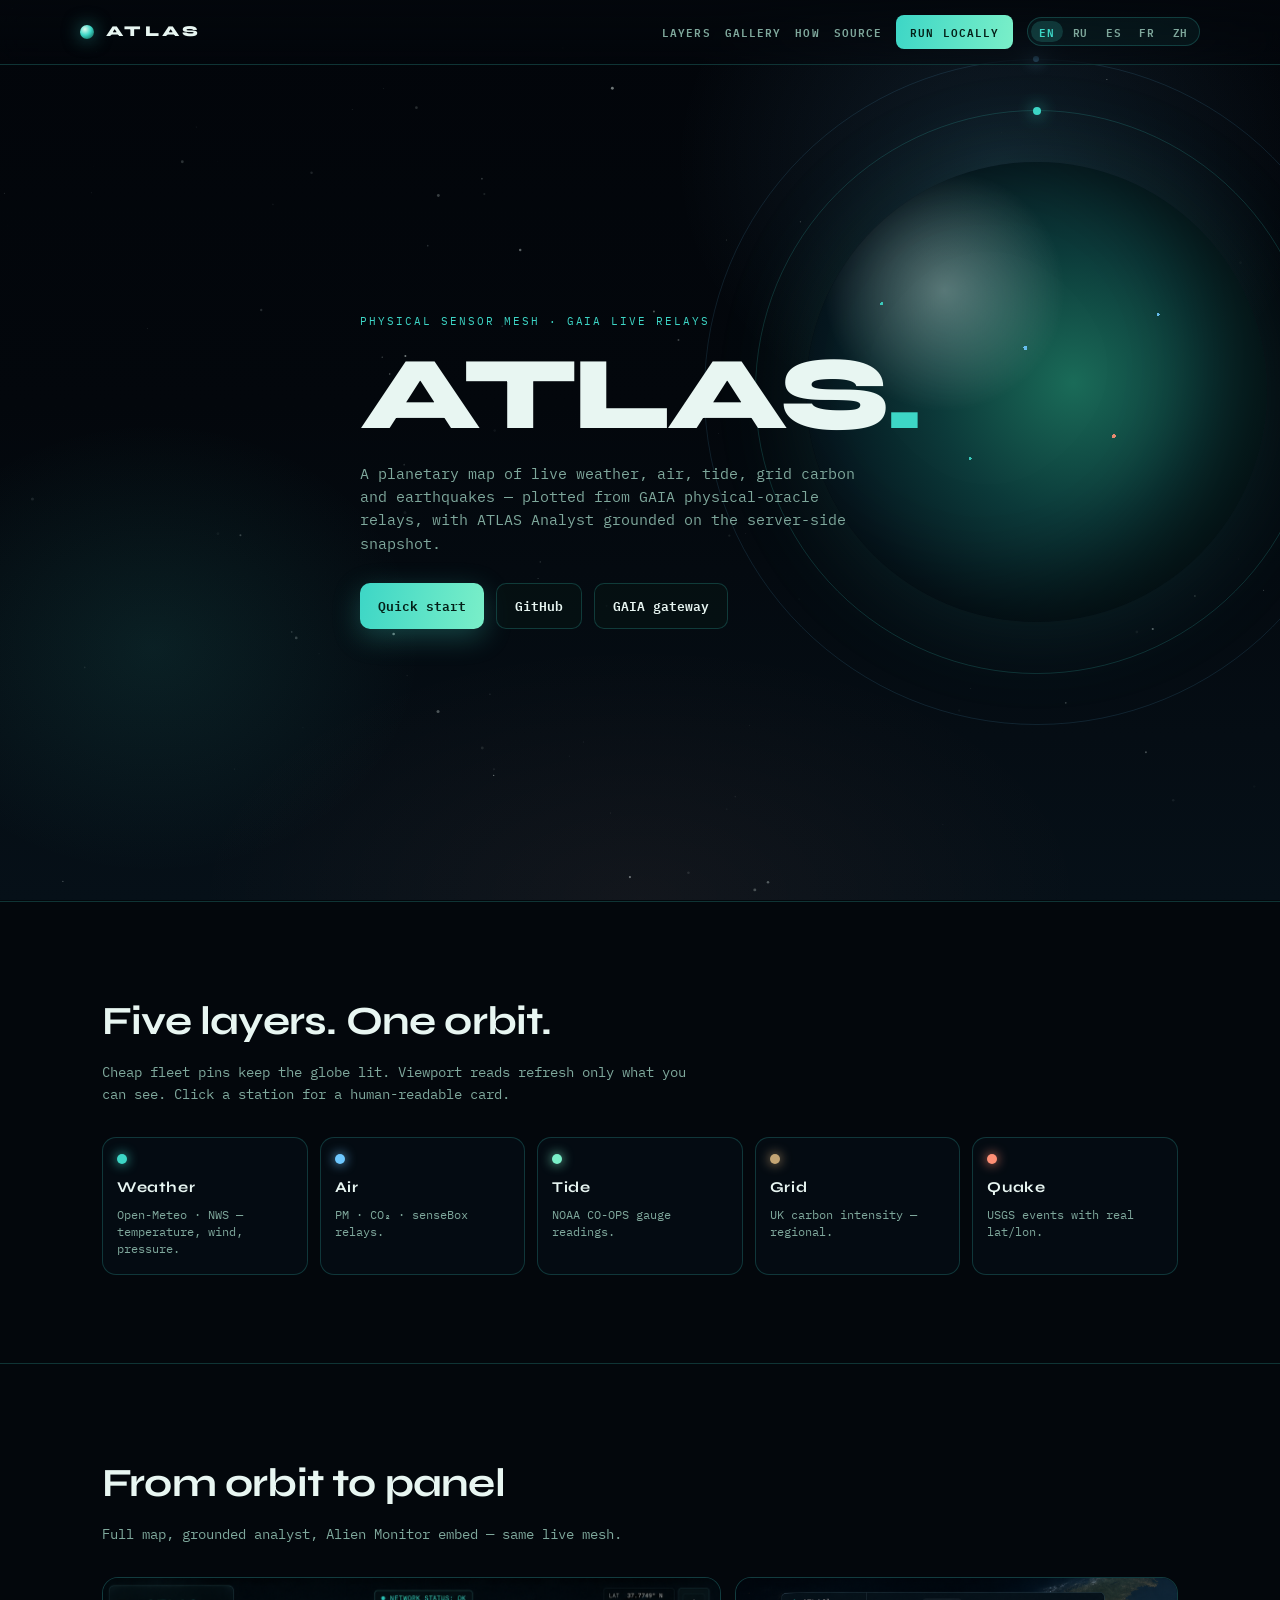
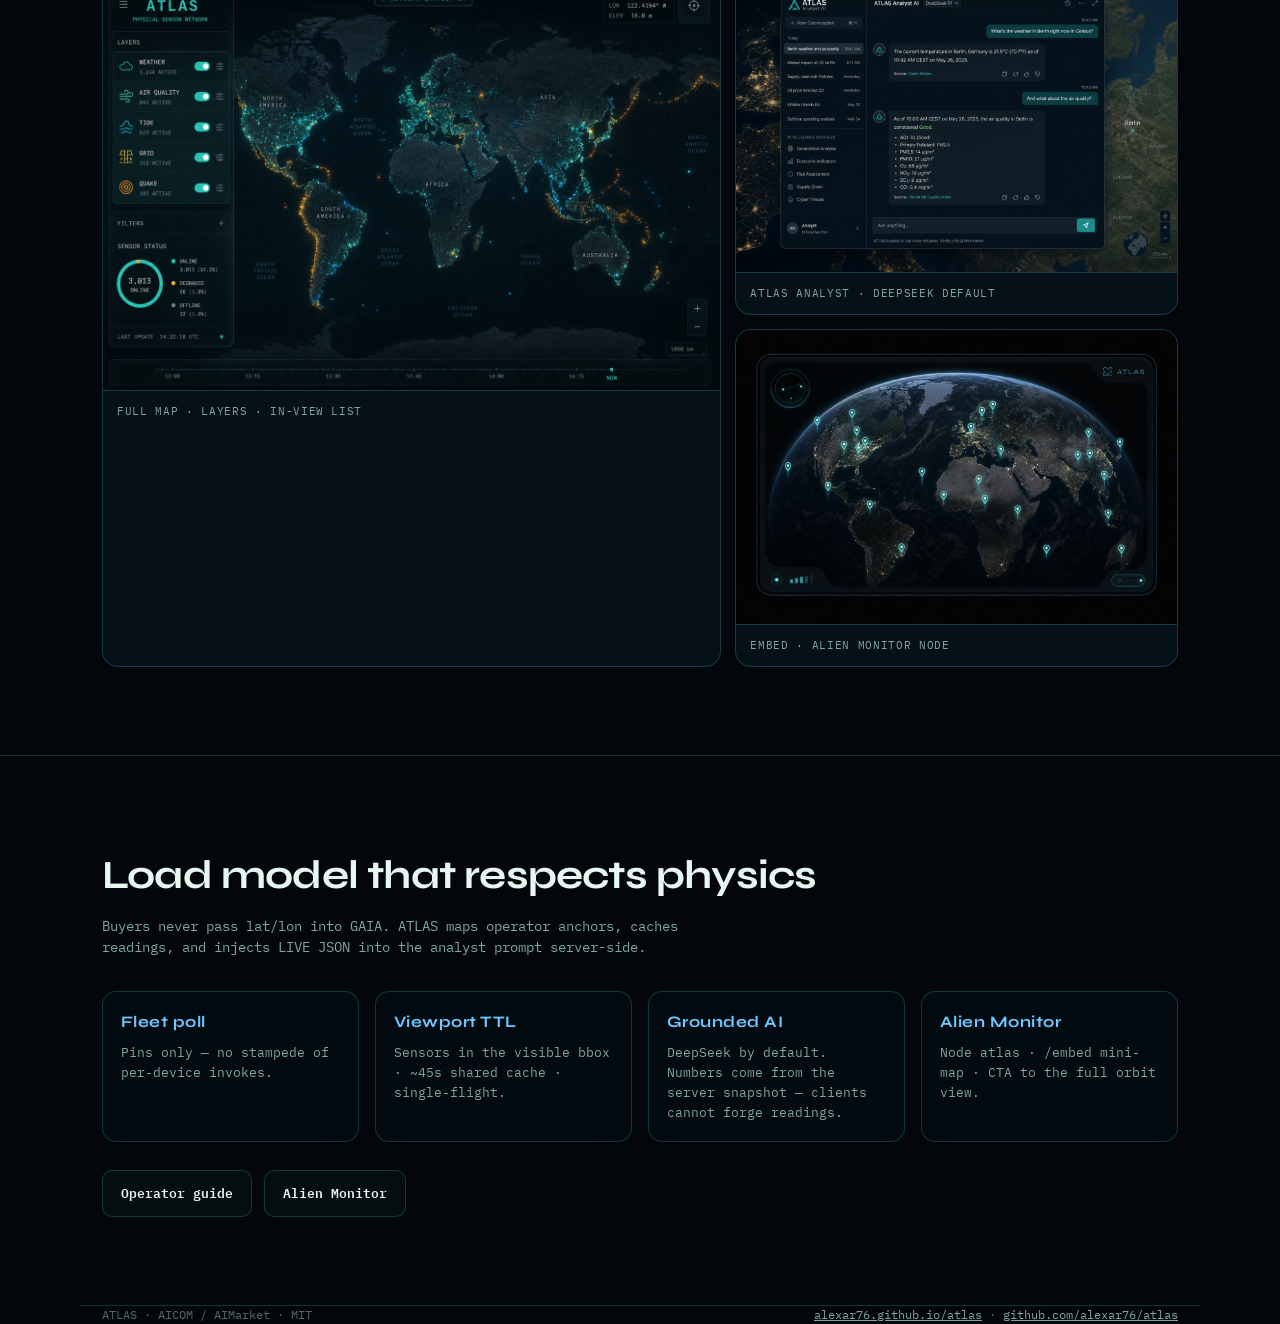
==== docs/landing/index.html @ 0bb42187 "chore(satellite): sync atlas from aicom monorepo Auto-generated by scripts/mirror_satellites.sh" ====
<!DOCTYPE html>
<html lang="en">
<head>
<meta charset="UTF-8" />
<meta name="viewport" content="width=device-width, initial-scale=1.0" />
<title>ATLAS — physical sensor map from orbit</title>
<meta name="description" content="ATLAS plots live weather, air, tide, grid carbon and earthquakes from GAIA physical-oracle relays — with a grounded DeepSeek analyst." />
<meta property="og:type" content="website" />
<meta property="og:title" content="ATLAS — physical sensor map from orbit" />
<meta property="og:description" content="Live planetary sensor mesh over GAIA. Viewport-cached readings. ATLAS Analyst grounded on server-side snapshot." />
<meta property="og:url" content="https://alexar76.github.io/atlas/" />
<meta property="og:image" content="https://alexar76.github.io/atlas/assets/hero-orbit.png" />
<link rel="icon" href="data:image/svg+xml,%3Csvg xmlns='http://www.w3.org/2000/svg' viewBox='0 0 32 32'%3E%3Ccircle cx='16' cy='16' r='14' fill='%03070c'/%3E%3Ccircle cx='16' cy='16' r='9' fill='none' stroke='%233dd6c6' stroke-width='1.5'/%3E%3Ccircle cx='22' cy='11' r='2' fill='%233dd6c6'/%3E%3C/svg%3E" />
<link rel="preconnect" href="https://fonts.googleapis.com" />
<link rel="preconnect" href="https://fonts.gstatic.com" crossorigin />
<link href="https://fonts.googleapis.com/css2?family=Syne:wght@600;700;800&family=IBM+Plex+Mono:wght@400;500;600&display=swap" rel="stylesheet" />
<style>
  :root {
    --void: #03070c;
    --ink: #e8f6f2;
    --muted: #7fa89c;
    --faint: #4d6b62;
    --teal: #3dd6c6;
    --amber: #ff8f75;
    --sky: #6ec8ff;
    --brd: rgba(61, 214, 198, 0.22);
    --head: "Syne", system-ui, sans-serif;
    --mono: "IBM Plex Mono", ui-monospace, monospace;
    --maxw: 1120px;
  }
  * { box-sizing: border-box; }
  html { scroll-behavior: smooth; }
  body {
    margin: 0; background: var(--void); color: var(--ink);
    font-family: var(--mono); font-size: 15px; line-height: 1.55;
    -webkit-font-smoothing: antialiased; overflow-x: hidden;
  }
  .space {
    position: fixed; inset: 0; z-index: 0; pointer-events: none;
    background:
      radial-gradient(42vw 36vw at 78% 18%, rgba(110, 200, 255, 0.12), transparent 60%),
      radial-gradient(38vw 32vw at 12% 72%, rgba(61, 214, 198, 0.1), transparent 55%),
      radial-gradient(70vw 40vw at 50% 100%, rgba(255, 143, 117, 0.05), transparent 50%),
      linear-gradient(180deg, #02050a, #03070c 45%, #061018);
  }
  #stars {
    position: fixed; inset: 0; z-index: 0; pointer-events: none; opacity: 0.7;
  }
  .planet-stage {
    position: fixed; right: -6vw; top: 8vh; width: min(58vw, 640px); height: min(58vw, 640px);
    z-index: 1; pointer-events: none;
  }
  .orbit {
    position: absolute; inset: 6%; border-radius: 50%;
    border: 1px solid rgba(61, 214, 198, 0.18);
    animation: spin 48s linear infinite;
  }
  .orbit::before {
    content: ""; position: absolute; top: -4px; left: 50%; width: 8px; height: 8px;
    margin-left: -4px; border-radius: 50%; background: var(--teal);
    box-shadow: 0 0 16px var(--teal);
  }
  .orbit.slow { inset: -2%; animation-duration: 72s; border-color: rgba(110, 200, 255, 0.12); }
  .orbit.slow::before { background: var(--sky); box-shadow: 0 0 14px var(--sky); width: 6px; height: 6px; }
  .planet {
    position: absolute; inset: 14%; border-radius: 50%; overflow: hidden;
    background:
      radial-gradient(circle at 30% 28%, rgba(232, 246, 242, 0.35), transparent 26%),
      radial-gradient(circle at 58% 48%, #1a6b58 0%, #0c3a3a 38%, #061820 70%, #03070c 100%);
    box-shadow:
      inset -48px -24px 90px rgba(0, 0, 0, 0.55),
      0 0 100px rgba(61, 214, 198, 0.14);
    animation: drift 16s ease-in-out infinite alternate;
  }
  .planet .band {
    position: absolute; inset: -10%;
    background:
      radial-gradient(1.5px 1.5px at 22% 34%, #3dd6c6 99%, transparent),
      radial-gradient(2px 2px at 48% 42%, #6ec8ff 99%, transparent),
      radial-gradient(2px 2px at 64% 58%, #ff8f75 99%, transparent),
      radial-gradient(1.5px 1.5px at 38% 62%, #3dd6c6 99%, transparent),
      radial-gradient(1.5px 1.5px at 72% 36%, #6ec8ff 99%, transparent);
    animation: pulse-pins 3.6s ease-in-out infinite;
    opacity: 0.9;
  }
  @keyframes spin { to { transform: rotate(360deg); } }
  @keyframes drift {
    from { transform: translateY(0) rotate(0deg); }
    to { transform: translateY(14px) rotate(4deg); }
  }
  @keyframes pulse-pins {
    0%, 100% { opacity: 0.55; filter: brightness(1); }
    50% { opacity: 1; filter: brightness(1.25); }
  }

  .wrap { position: relative; z-index: 3; max-width: var(--maxw); margin: 0 auto; padding: 0 22px; }

  nav {
    position: sticky; top: 0; z-index: 40;
    backdrop-filter: blur(14px);
    background: linear-gradient(180deg, rgba(3, 7, 12, 0.94), rgba(3, 7, 12, 0.4));
    border-bottom: 1px solid var(--brd);
  }
  nav .row {
    display: flex; align-items: center; justify-content: space-between;
    min-height: 64px; gap: 14px; flex-wrap: wrap; padding: 8px 0;
  }
  .brand {
    display: flex; align-items: center; gap: 12px;
    font-family: var(--head); font-weight: 800; letter-spacing: 0.22em; font-size: 15px;
    text-decoration: none; color: var(--ink);
  }
  .brand .mark {
    width: 14px; height: 14px; border-radius: 50%;
    background: radial-gradient(circle at 35% 30%, #dffcf0, var(--teal) 45%, #0a4a3c);
    box-shadow: 0 0 18px rgba(61, 214, 198, 0.55);
    animation: pulse-pins 3s ease-in-out infinite;
  }
  .nav-links { display: flex; gap: 14px; align-items: center; flex-wrap: wrap; }
  .nav-links a {
    color: var(--muted); text-decoration: none; font-size: 11px; font-weight: 600;
    letter-spacing: 0.1em; text-transform: uppercase;
  }
  .nav-links a:hover { color: var(--teal); }
  .nav-cta {
    color: #042018 !important; background: linear-gradient(100deg, var(--teal), #7aefc8);
    padding: 8px 14px; border-radius: 8px;
  }
  .langsw { display: inline-flex; gap: 2px; border: 1px solid var(--brd); border-radius: 999px; padding: 3px; background: rgba(61, 214, 198, 0.06); }
  .langsw button { background: none; border: 0; color: var(--muted); font: 600 11px/1 var(--mono); letter-spacing: 0.06em; padding: 5px 8px; border-radius: 999px; cursor: pointer; }
  .langsw button.on { background: rgba(61, 214, 198, 0.18); color: var(--teal); }

  .hero {
    min-height: calc(100vh - 64px);
    display: flex; flex-direction: column; justify-content: center;
    padding: 56px 0 80px; max-width: 560px;
  }
  .hero .eyebrow {
    font-size: 11px; letter-spacing: 0.18em; text-transform: uppercase;
    color: var(--teal); margin: 0 0 18px; opacity: 0; animation: rise 0.8s ease forwards 0.1s;
  }
  .hero h1 {
    font-family: var(--head); font-weight: 800; font-size: clamp(56px, 11vw, 104px);
    letter-spacing: -0.04em; line-height: 0.9; margin: 0 0 20px;
    opacity: 0; animation: rise 0.9s ease forwards 0.2s;
  }
  .hero h1 em { font-style: normal; color: var(--teal); }
  .hero p {
    margin: 0 0 28px; color: var(--muted); font-size: 15px; max-width: 34em;
    opacity: 0; animation: rise 0.9s ease forwards 0.35s;
  }
  .ctas {
    display: flex; gap: 12px; flex-wrap: wrap;
    opacity: 0; animation: rise 0.9s ease forwards 0.5s;
  }
  @keyframes rise {
    from { opacity: 0; transform: translateY(14px); }
    to { opacity: 1; transform: translateY(0); }
  }
  .btn {
    display: inline-flex; align-items: center; gap: 8px;
    padding: 12px 18px; border-radius: 10px; text-decoration: none; font-weight: 600; font-size: 13px;
    transition: transform 0.2s ease, box-shadow 0.2s ease;
  }
  .btn:hover { transform: translateY(-1px); }
  .btn-primary {
    color: #042018; background: linear-gradient(100deg, var(--teal), #7aefc8);
    box-shadow: 0 8px 28px rgba(61, 214, 198, 0.28);
  }
  .btn-ghost {
    color: var(--ink); border: 1px solid var(--brd); background: rgba(8, 24, 20, 0.45);
  }

  section { padding: 88px 0; border-top: 1px solid var(--brd); }
  section h2 {
    font-family: var(--head); font-size: clamp(28px, 4vw, 40px); margin: 0 0 10px; letter-spacing: -0.02em;
  }
  section .lead { color: var(--muted); margin: 0 0 32px; max-width: 42em; font-size: 14px; }

  .layers {
    display: grid; grid-template-columns: repeat(5, minmax(0, 1fr)); gap: 12px;
  }
  .layer {
    border: 1px solid var(--brd); border-radius: 14px; padding: 16px 14px;
    background: rgba(6, 16, 24, 0.55);
    transition: border-color 0.25s ease, transform 0.25s ease;
  }
  .layer:hover { transform: translateY(-2px); border-color: color-mix(in srgb, var(--lc, var(--teal)) 55%, transparent); }
  .layer .dot {
    width: 10px; height: 10px; border-radius: 50%; margin-bottom: 12px;
    background: var(--lc, var(--teal)); box-shadow: 0 0 12px var(--lc, var(--teal));
  }
  .layer h3 { margin: 0 0 6px; font-family: var(--head); font-size: 15px; letter-spacing: 0.04em; }
  .layer p { margin: 0; color: var(--muted); font-size: 12px; line-height: 1.45; }

  .gallery {
    display: grid; grid-template-columns: 1.4fr 1fr; gap: 14px;
  }
  .shot {
    margin: 0; border-radius: 16px; overflow: hidden;
    border: 1px solid var(--brd); background: #061018;
    transition: transform 0.3s ease, box-shadow 0.3s ease;
  }
  .shot:hover { transform: translateY(-3px); box-shadow: 0 20px 50px rgba(0,0,0,0.45), 0 0 30px rgba(61, 214, 198, 0.12); }
  .shot img { display: block; width: 100%; height: auto; vertical-align: middle; }
  .shot figcaption {
    padding: 12px 14px; color: var(--muted); font-size: 11px; letter-spacing: 0.06em; text-transform: uppercase;
    border-top: 1px solid var(--brd);
  }
  .gallery-side { display: grid; gap: 14px; }

  .grid { display: grid; grid-template-columns: repeat(auto-fit, minmax(220px, 1fr)); gap: 16px; }
  .item {
    border: 1px solid var(--brd); border-radius: 14px; padding: 18px;
    background: rgba(6, 16, 24, 0.45);
  }
  .item h3 { font-family: var(--head); font-size: 16px; margin: 0 0 8px; color: var(--sky); letter-spacing: 0.03em; }
  .item p { margin: 0; color: var(--muted); font-size: 13px; }

  footer {
    padding: 36px 0 48px; border-top: 1px solid var(--brd);
    color: var(--faint); font-size: 12px;
    display: flex; justify-content: space-between; gap: 16px; flex-wrap: wrap;
  }
  footer a { color: var(--muted); }

  @media (max-width: 900px) {
    .planet-stage { opacity: 0.35; right: -22vw; top: 4vh; }
    .layers { grid-template-columns: repeat(2, 1fr); }
    .gallery { grid-template-columns: 1fr; }
    .hero { min-height: auto; padding-top: 48px; max-width: none; }
  }
  @media (max-width: 520px) {
    .layers { grid-template-columns: 1fr; }
  }
</style>
</head>
<body>
  <div class="space" aria-hidden="true"></div>
  <canvas id="stars" aria-hidden="true"></canvas>
  <div class="planet-stage" aria-hidden="true">
    <div class="orbit slow"></div>
    <div class="orbit"></div>
    <div class="planet"><div class="band"></div></div>
  </div>

  <nav>
    <div class="wrap row">
      <a class="brand" href="#top"><span class="mark" aria-hidden="true"></span>ATLAS</a>
      <div class="nav-links">
        <a href="#layers" data-i18n="nav_layers">Layers</a>
        <a href="#gallery" data-i18n="nav_gallery">Gallery</a>
        <a href="#how" data-i18n="nav_how">How</a>
        <a href="https://github.com/alexar76/atlas" data-i18n="nav_source">Source</a>
        <a class="nav-cta" href="https://github.com/alexar76/atlas#quick-start" data-i18n="nav_run">Run locally</a>
        <span class="langsw" aria-label="Language">
          <button type="button" data-lang="en">EN</button>
          <button type="button" data-lang="ru">RU</button>
          <button type="button" data-lang="es">ES</button>
          <button type="button" data-lang="fr">FR</button>
          <button type="button" data-lang="zh">ZH</button>
        </span>
      </div>
    </div>
  </nav>

  <main id="top">
    <div class="wrap hero">
      <p class="eyebrow" data-i18n="eyebrow">Physical sensor mesh · GAIA live relays</p>
      <h1>ATLAS<em>.</em></h1>
      <p data-i18n="hero_p">A planetary map of live weather, air, tide, grid carbon and earthquakes — plotted from GAIA physical-oracle relays, with ATLAS Analyst grounded on the server-side snapshot.</p>
      <div class="ctas">
        <a class="btn btn-primary" href="https://github.com/alexar76/atlas#quick-start" data-i18n="cta_run">Quick start</a>
        <a class="btn btn-ghost" href="https://github.com/alexar76/atlas" data-i18n="cta_github">GitHub</a>
        <a class="btn btn-ghost" href="https://iot.modelmarket.dev/" data-i18n="cta_gaia">GAIA gateway</a>
      </div>
    </div>

    <section id="layers">
      <div class="wrap">
        <h2 data-i18n="layers_h2">Five layers. One orbit.</h2>
        <p class="lead" data-i18n="layers_lead">Cheap fleet pins keep the globe lit. Viewport reads refresh only what you can see. Click a station for a human-readable card.</p>
        <div class="layers">
          <div class="layer" style="--lc:#3dd6c6">
            <div class="dot"></div>
            <h3 data-i18n="l_wx_t">Weather</h3>
            <p data-i18n="l_wx_d">Open-Meteo · NWS — temperature, wind, pressure.</p>
          </div>
          <div class="layer" style="--lc:#6ec8ff">
            <div class="dot"></div>
            <h3 data-i18n="l_air_t">Air</h3>
            <p data-i18n="l_air_d">PM · CO₂ · senseBox relays.</p>
          </div>
          <div class="layer" style="--lc:#7aefc8">
            <div class="dot"></div>
            <h3 data-i18n="l_tide_t">Tide</h3>
            <p data-i18n="l_tide_d">NOAA CO-OPS gauge readings.</p>
          </div>
          <div class="layer" style="--lc:#c4a574">
            <div class="dot"></div>
            <h3 data-i18n="l_grid_t">Grid</h3>
            <p data-i18n="l_grid_d">UK carbon intensity — regional.</p>
          </div>
          <div class="layer" style="--lc:#ff8f75">
            <div class="dot"></div>
            <h3 data-i18n="l_quake_t">Quake</h3>
            <p data-i18n="l_quake_d">USGS events with real lat/lon.</p>
          </div>
        </div>
      </div>
    </section>

    <section id="gallery">
      <div class="wrap">
        <h2 data-i18n="gal_h2">From orbit to panel</h2>
        <p class="lead" data-i18n="gal_lead">Full map, grounded analyst, Alien Monitor embed — same live mesh.</p>
        <div class="gallery">
          <figure class="shot">
            <img src="assets/map.png" alt="ATLAS full map with layers and live pins" width="1280" height="720" loading="lazy" />
            <figcaption data-i18n="gal_map">Full map · layers · in-view list</figcaption>
          </figure>
          <div class="gallery-side">
            <figure class="shot">
              <img src="assets/analyst.png" alt="ATLAS Analyst chat grounded on live sensors" width="1280" height="720" loading="lazy" />
              <figcaption data-i18n="gal_ai">ATLAS Analyst · DeepSeek default</figcaption>
            </figure>
            <figure class="shot">
              <img src="assets/embed.png" alt="ATLAS embed for Alien Monitor" width="1280" height="720" loading="lazy" />
              <figcaption data-i18n="gal_embed">Embed · Alien Monitor node</figcaption>
            </figure>
          </div>
        </div>
      </div>
    </section>

    <section id="how">
      <div class="wrap">
        <h2 data-i18n="how_h2">Load model that respects physics</h2>
        <p class="lead" data-i18n="how_lead">Buyers never pass lat/lon into GAIA. ATLAS maps operator anchors, caches readings, and injects LIVE JSON into the analyst prompt server-side.</p>
        <div class="grid">
          <div class="item">
            <h3 data-i18n="how_1_t">Fleet poll</h3>
            <p data-i18n="how_1_d">Pins only — no stampede of per-device invokes.</p>
          </div>
          <div class="item">
            <h3 data-i18n="how_2_t">Viewport TTL</h3>
            <p data-i18n="how_2_d">Sensors in the visible bbox · ~45s shared cache · single-flight.</p>
          </div>
          <div class="item">
            <h3 data-i18n="how_3_t">Grounded AI</h3>
            <p data-i18n="how_3_d">DeepSeek by default. Numbers come from the server snapshot — clients cannot forge readings.</p>
          </div>
          <div class="item">
            <h3 data-i18n="how_4_t">Alien Monitor</h3>
            <p data-i18n="how_4_d">Node <code>atlas</code> · /embed mini-map · CTA to the full orbit view.</p>
          </div>
        </div>
        <div class="ctas" style="margin-top:28px">
          <a class="btn btn-ghost" href="https://github.com/alexar76/atlas/blob/main/docs/GUIDE.md" data-i18n="cta_guide">Operator guide</a>
          <a class="btn btn-ghost" href="https://magic-ai-factory.com/monitor/" data-i18n="cta_monitor">Alien Monitor</a>
        </div>
      </div>
    </section>
  </main>

  <footer class="wrap">
    <span data-i18n="foot">ATLAS · AICOM / AIMarket · MIT</span>
    <span>
      <a href="https://alexar76.github.io/atlas/">alexar76.github.io/atlas</a>
      ·
      <a href="https://github.com/alexar76/atlas">github.com/alexar76/atlas</a>
    </span>
  </footer>

<script>
(function () {
  const canvas = document.getElementById("stars");
  const ctx = canvas.getContext("2d");
  let stars = [];
  function resize() {
    canvas.width = window.innerWidth;
    canvas.height = window.innerHeight;
    stars = Array.from({ length: 120 }, () => ({
      x: Math.random() * canvas.width,
      y: Math.random() * canvas.height,
      r: Math.random() * 1.4 + 0.2,
      a: Math.random() * 0.6 + 0.2,
      s: Math.random() * 0.015 + 0.004,
    }));
  }
  function tick(t) {
    ctx.clearRect(0, 0, canvas.width, canvas.height);
    for (const s of stars) {
      const a = s.a * (0.55 + 0.45 * Math.sin(t * s.s + s.x));
      ctx.beginPath();
      ctx.fillStyle = `rgba(232,246,242,${a})`;
      ctx.arc(s.x, s.y, s.r, 0, Math.PI * 2);
      ctx.fill();
    }
    requestAnimationFrame(tick);
  }
  resize();
  window.addEventListener("resize", resize);
  requestAnimationFrame(tick);
})();

const I18N = {
  en: {
    nav_layers:"Layers", nav_gallery:"Gallery", nav_how:"How", nav_source:"Source", nav_run:"Run locally",
    eyebrow:"Physical sensor mesh · GAIA live relays",
    hero_p:"A planetary map of live weather, air, tide, grid carbon and earthquakes — plotted from GAIA physical-oracle relays, with ATLAS Analyst grounded on the server-side snapshot.",
    cta_run:"Quick start", cta_github:"GitHub", cta_gaia:"GAIA gateway",
    layers_h2:"Five layers. One orbit.",
    layers_lead:"Cheap fleet pins keep the globe lit. Viewport reads refresh only what you can see. Click a station for a human-readable card.",
    l_wx_t:"Weather", l_wx_d:"Open-Meteo · NWS — temperature, wind, pressure.",
    l_air_t:"Air", l_air_d:"PM · CO₂ · senseBox relays.",
    l_tide_t:"Tide", l_tide_d:"NOAA CO-OPS gauge readings.",
    l_grid_t:"Grid", l_grid_d:"UK carbon intensity — regional.",
    l_quake_t:"Quake", l_quake_d:"USGS events with real lat/lon.",
    gal_h2:"From orbit to panel", gal_lead:"Full map, grounded analyst, Alien Monitor embed — same live mesh.",
    gal_map:"Full map · layers · in-view list", gal_ai:"ATLAS Analyst · DeepSeek default", gal_embed:"Embed · Alien Monitor node",
    how_h2:"Load model that respects physics",
    how_lead:"Buyers never pass lat/lon into GAIA. ATLAS maps operator anchors, caches readings, and injects LIVE JSON into the analyst prompt server-side.",
    how_1_t:"Fleet poll", how_1_d:"Pins only — no stampede of per-device invokes.",
    how_2_t:"Viewport TTL", how_2_d:"Sensors in the visible bbox · ~45s shared cache · single-flight.",
    how_3_t:"Grounded AI", how_3_d:"DeepSeek by default. Numbers come from the server snapshot — clients cannot forge readings.",
    how_4_t:"Alien Monitor", how_4_d:"Node atlas · /embed mini-map · CTA to the full orbit view.",
    cta_guide:"Operator guide", cta_monitor:"Alien Monitor",
    foot:"ATLAS · AICOM / AIMarket · MIT",
  },
  ru: {
    nav_layers:"Слои", nav_gallery:"Галерея", nav_how:"Как", nav_source:"Код", nav_run:"Локально",
    eyebrow:"Физическая сенсорная сеть · живые релеи GAIA",
    hero_p:"Планетарная карта живой погоды, воздуха, приливов, углерода сети и землетрясений — по ретрансляторам физического оракула GAIA, с ATLAS Analyst на серверном снимке.",
    cta_run:"Быстрый старт", cta_github:"GitHub", cta_gaia:"Шлюз GAIA",
    layers_h2:"Пять слоёв. Одна орбита.",
    layers_lead:"Дешёвые пины флота держат глобус живым. Viewport читает только видимое. Клик — человекочитаемая карточка.",
    l_wx_t:"Погода", l_wx_d:"Open-Meteo · NWS — температура, ветер, давление.",
    l_air_t:"Воздух", l_air_d:"PM · CO₂ · senseBox.",
    l_tide_t:"Прилив", l_tide_d:"NOAA CO-OPS.",
    l_grid_t:"Сеть", l_grid_d:"Углерод UK — регионы.",
    l_quake_t:"Землетрясения", l_quake_d:"USGS с реальными lat/lon.",
    gal_h2:"С орбиты на панель", gal_lead:"Полная карта, grounded-аналитик, embed Alien Monitor — одна живая сеть.",
    gal_map:"Карта · слои · список в кадре", gal_ai:"ATLAS Analyst · DeepSeek", gal_embed:"Embed · узел Alien Monitor",
    how_h2:"Модель нагрузки, уважающая физику",
    how_lead:"Покупатель не передаёт lat/lon в GAIA. ATLAS мапит якоря оператора, кэширует чтения и вшивает LIVE JSON в промпт на сервере.",
    how_1_t:"Опрос флота", how_1_d:"Только пины — без шторма invoke на каждое устройство.",
    how_2_t:"Viewport TTL", how_2_d:"Датчики в bbox · ~45с кэш · single-flight.",
    how_3_t:"Grounded AI", how_3_d:"DeepSeek по умолчанию. Цифры только из серверного снимка.",
    how_4_t:"Alien Monitor", how_4_d:"Узел atlas · /embed · CTA на полную карту.",
    cta_guide:"Гайд оператора", cta_monitor:"Alien Monitor",
    foot:"ATLAS · AICOM / AIMarket · MIT",
  },
  es: {
    nav_layers:"Capas", nav_gallery:"Galería", nav_how:"Cómo", nav_source:"Código", nav_run:"Local",
    eyebrow:"Malla de sensores físicos · relés vivos de GAIA",
    hero_p:"Mapa planetario de clima, aire, mareas, carbono de red y sismos en vivo — desde relés del oráculo físico GAIA, con ATLAS Analyst anclado al snapshot del servidor.",
    cta_run:"Inicio rápido", cta_github:"GitHub", cta_gaia:"Puerta GAIA",
    layers_h2:"Cinco capas. Una órbita.",
    layers_lead:"Pines baratos del fleet mantienen el globo vivo. El viewport solo refresca lo visible.",
    l_wx_t:"Clima", l_wx_d:"Open-Meteo · NWS.",
    l_air_t:"Aire", l_air_d:"PM · CO₂ · senseBox.",
    l_tide_t:"Marea", l_tide_d:"NOAA CO-OPS.",
    l_grid_t:"Red", l_grid_d:"Carbono UK regional.",
    l_quake_t:"Sismos", l_quake_d:"USGS con lat/lon reales.",
    gal_h2:"De la órbita al panel", gal_lead:"Mapa completo, analista grounded, embed de Alien Monitor.",
    gal_map:"Mapa · capas · lista", gal_ai:"ATLAS Analyst · DeepSeek", gal_embed:"Embed · nodo Alien Monitor",
    how_h2:"Modelo de carga que respeta la física",
    how_lead:"El comprador no pasa lat/lon a GAIA. ATLAS cachea lecturas e inyecta JSON LIVE en el prompt del servidor.",
    how_1_t:"Fleet poll", how_1_d:"Solo pines.",
    how_2_t:"Viewport TTL", how_2_d:"Sensores en bbox · caché ~45s · single-flight.",
    how_3_t:"IA grounded", how_3_d:"DeepSeek por defecto. Números del snapshot del servidor.",
    how_4_t:"Alien Monitor", how_4_d:"Nodo atlas · /embed.",
    cta_guide:"Guía", cta_monitor:"Alien Monitor",
    foot:"ATLAS · AICOM / AIMarket · MIT",
  },
  fr: {
    nav_layers:"Couches", nav_gallery:"Galerie", nav_how:"Comment", nav_source:"Code", nav_run:"Local",
    eyebrow:"Maillage de capteurs physiques · relais GAIA",
    hero_p:"Carte planétaire météo, air, marées, carbone réseau et séismes — via les relais d'oracle physique GAIA, avec ATLAS Analyst ancré sur le snapshot serveur.",
    cta_run:"Démarrage", cta_github:"GitHub", cta_gaia:"Passerelle GAIA",
    layers_h2:"Cinq couches. Une orbite.",
    layers_lead:"Pins fleet légers. Le viewport ne rafraîchit que le visible.",
    l_wx_t:"Météo", l_wx_d:"Open-Meteo · NWS.",
    l_air_t:"Air", l_air_d:"PM · CO₂ · senseBox.",
    l_tide_t:"Marée", l_tide_d:"NOAA CO-OPS.",
    l_grid_t:"Réseau", l_grid_d:"Carbone UK régional.",
    l_quake_t:"Séismes", l_quake_d:"USGS avec lat/lon réels.",
    gal_h2:"De l'orbite au panneau", gal_lead:"Carte complète, analyste grounded, embed Alien Monitor.",
    gal_map:"Carte · couches · liste", gal_ai:"ATLAS Analyst · DeepSeek", gal_embed:"Embed · nœud Alien Monitor",
    how_h2:"Modèle de charge qui respecte la physique",
    how_lead:"L'acheteur ne passe pas lat/lon à GAIA. ATLAS injecte le JSON LIVE côté serveur.",
    how_1_t:"Fleet poll", how_1_d:"Pins seulement.",
    how_2_t:"Viewport TTL", how_2_d:"Capteurs dans le bbox · cache ~45s.",
    how_3_t:"IA grounded", how_3_d:"DeepSeek par défaut.",
    how_4_t:"Alien Monitor", how_4_d:"Nœud atlas · /embed.",
    cta_guide:"Guide", cta_monitor:"Alien Monitor",
    foot:"ATLAS · AICOM / AIMarket · MIT",
  },
  zh: {
    nav_layers:"图层", nav_gallery:"图库", nav_how:"原理", nav_source:"源码", nav_run:"本地运行",
    eyebrow:"物理传感网 · GAIA 实时中继",
    hero_p:"行星级实时天气、空气、潮汐、电网碳与地震地图——来自 GAIA 物理预言机中继，ATLAS Analyst 以服务端快照为据。",
    cta_run:"快速开始", cta_github:"GitHub", cta_gaia:"GAIA 网关",
    layers_h2:"五层。一轨。",
    layers_lead:"轻量 fleet 图钉点亮地球。视口只刷新可见传感器。",
    l_wx_t:"天气", l_wx_d:"Open-Meteo · NWS。",
    l_air_t:"空气", l_air_d:"PM · CO₂ · senseBox。",
    l_tide_t:"潮汐", l_tide_d:"NOAA CO-OPS。",
    l_grid_t:"电网", l_grid_d:"英国碳强度。",
    l_quake_t:"地震", l_quake_d:"USGS 真实经纬度。",
    gal_h2:"从轨道到面板", gal_lead:"全图、接地分析师、Alien Monitor 嵌入。",
    gal_map:"地图 · 图层 · 列表", gal_ai:"ATLAS Analyst · DeepSeek", gal_embed:"嵌入 · Alien Monitor",
    how_h2:"尊重物理的负载模型",
    how_lead:"买家不能向 GAIA 传入经纬度。ATLAS 在服务端注入 LIVE JSON。",
    how_1_t:"Fleet 轮询", how_1_d:"仅图钉。",
    how_2_t:"视口 TTL", how_2_d:"可见框内传感器 · ~45s 缓存。",
    how_3_t:"接地 AI", how_3_d:"默认 DeepSeek。",
    how_4_t:"Alien Monitor", how_4_d:"节点 atlas · /embed。",
    cta_guide:"运维指南", cta_monitor:"Alien Monitor",
    foot:"ATLAS · AICOM / AIMarket · MIT",
  },
};
const SUP = ["en","ru","es","fr","zh"];
let lang = "en";
try {
  const saved = localStorage.getItem("atlas-landing-lang");
  if (saved && SUP.includes(saved)) lang = saved;
  else { const n = (navigator.language || "en").slice(0, 2).toLowerCase(); if (SUP.includes(n)) lang = n; }
} catch (_) {}
const t = k => (I18N[lang] && I18N[lang][k]) || I18N.en[k] || k;
function applyLang() {
  document.documentElement.lang = lang;
  document.querySelectorAll("[data-i18n]").forEach(el => { const v = t(el.getAttribute("data-i18n")); if (v) el.textContent = v; });
  document.querySelectorAll(".langsw button").forEach(b => b.classList.toggle("on", b.dataset.lang === lang));
}
function setLang(l) {
  if (!SUP.includes(l)) return;
  lang = l;
  try { localStorage.setItem("atlas-landing-lang", l); } catch (_) {}
  applyLang();
}
document.querySelectorAll(".langsw button").forEach(b => b.addEventListener("click", () => setLang(b.dataset.lang)));
applyLang();
</script>
</body>
</html>
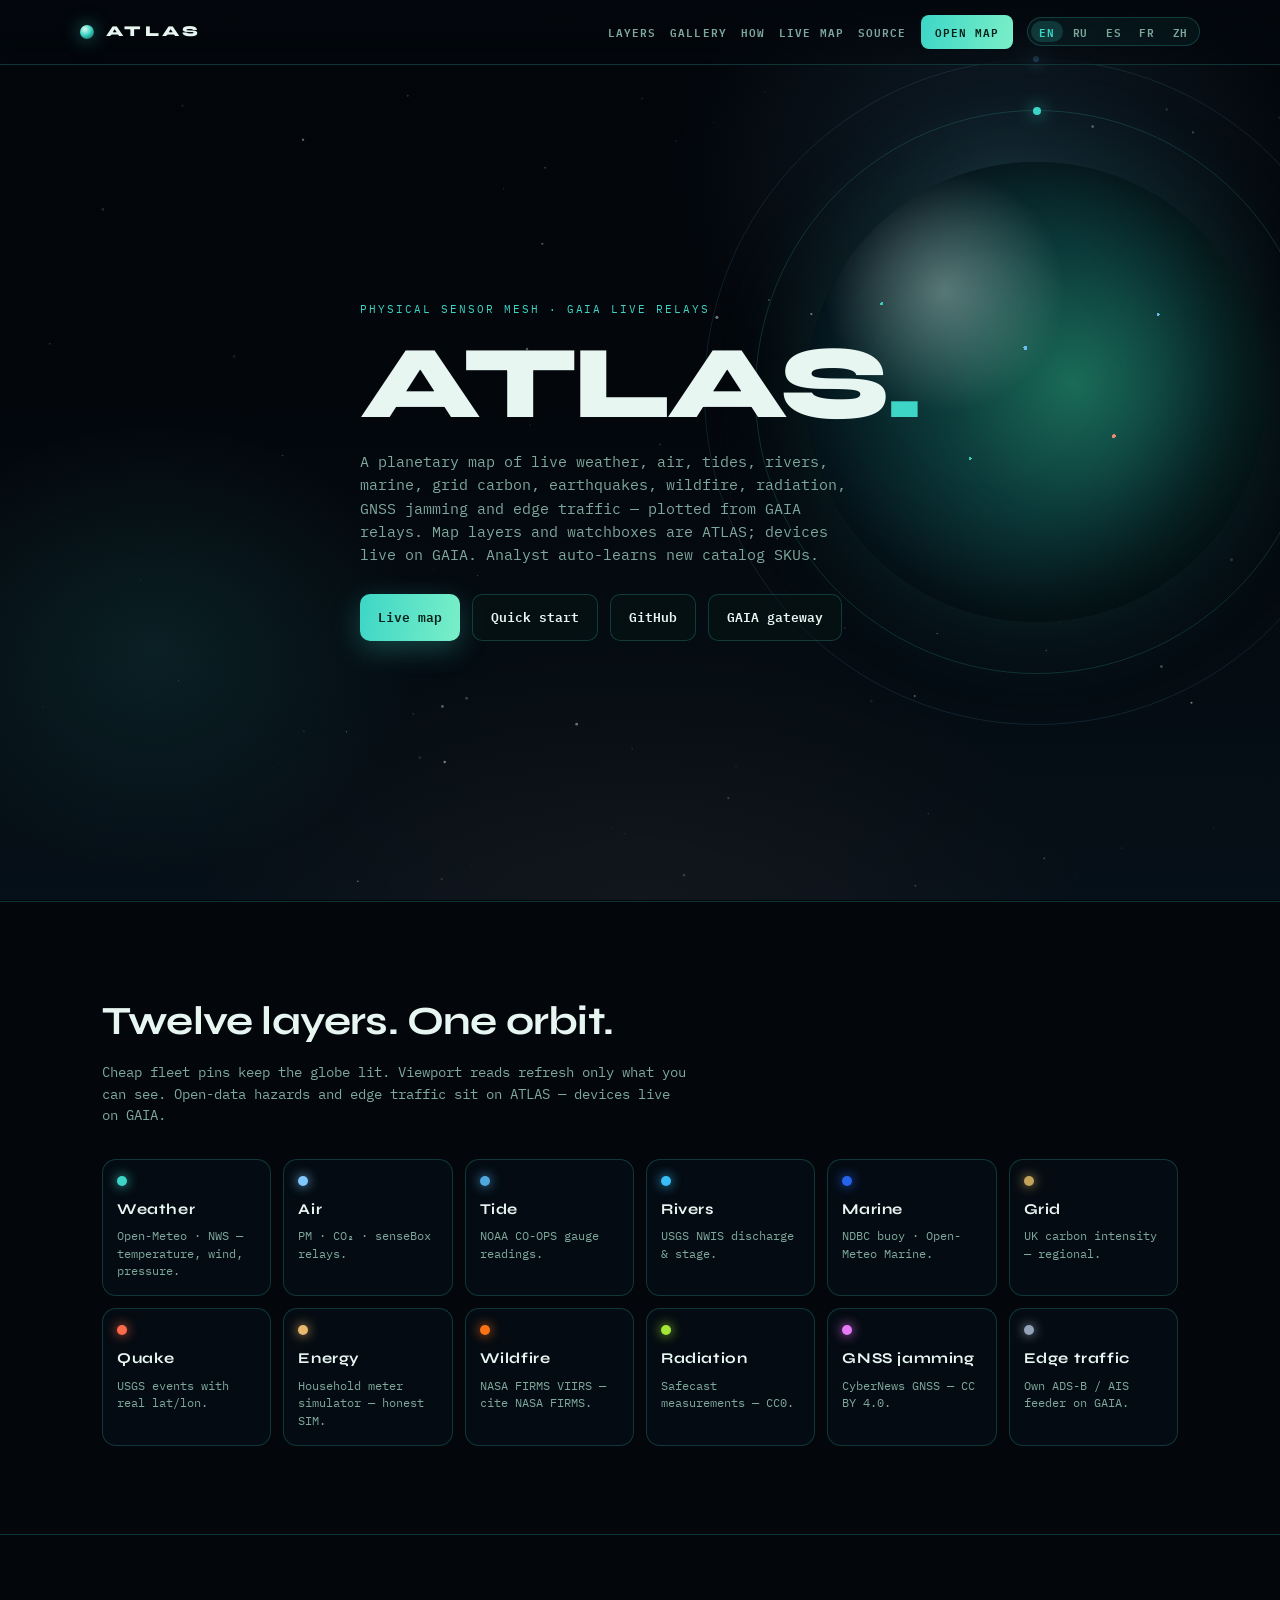
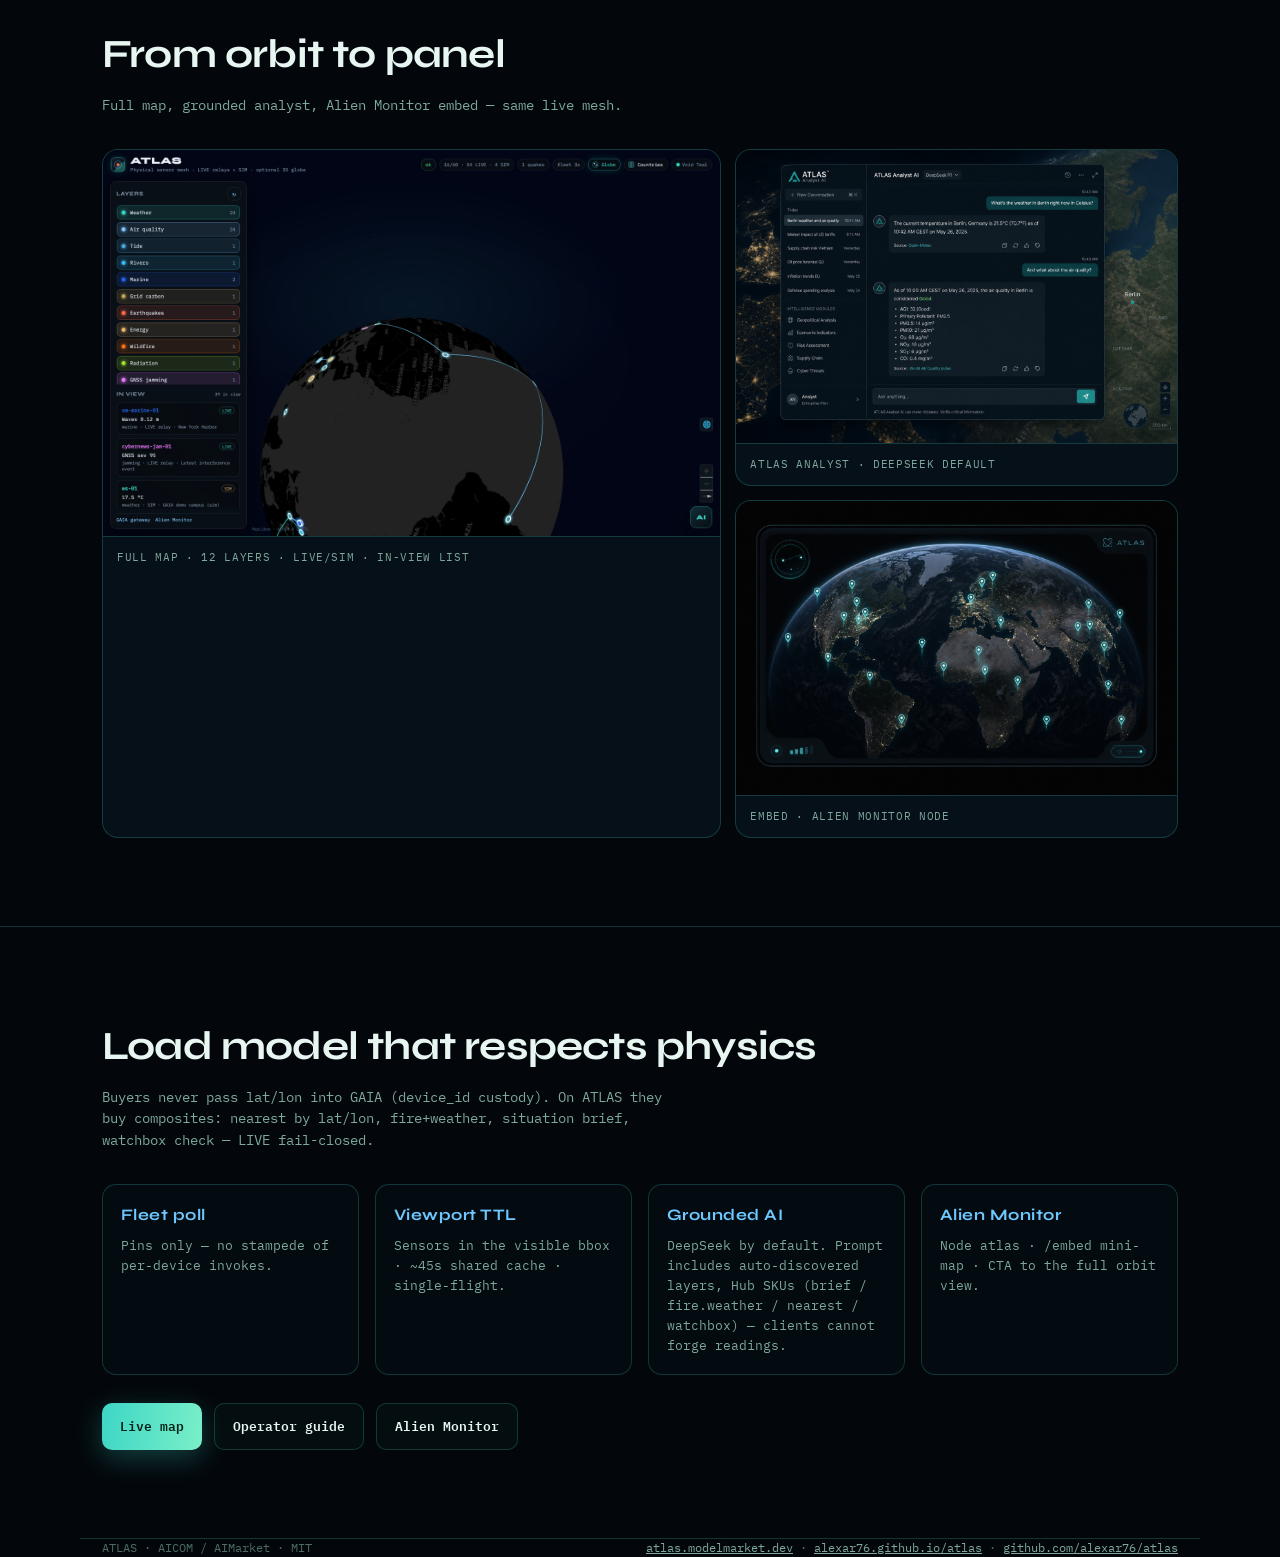
==== commit 64ea8605: "chore(satellite): sync atlas from aicom monorepo Auto-generated by scripts/mirror_satellites.sh" ====
--- a/docs/landing/index.html
+++ b/docs/landing/index.html
@@ -4,13 +4,13 @@
 <meta charset="UTF-8" />
 <meta name="viewport" content="width=device-width, initial-scale=1.0" />
 <title>ATLAS — physical sensor map from orbit</title>
-<meta name="description" content="ATLAS plots live weather, air, tide, grid carbon and earthquakes from GAIA physical-oracle relays — with a grounded DeepSeek analyst." />
+<meta name="description" content="ATLAS plots live weather, air, tide, fire, radiation, GNSS jamming and more from GAIA physical-oracle relays — with a grounded DeepSeek analyst." />
 <meta property="og:type" content="website" />
 <meta property="og:title" content="ATLAS — physical sensor map from orbit" />
-<meta property="og:description" content="Live planetary sensor mesh over GAIA. Viewport-cached readings. ATLAS Analyst grounded on server-side snapshot." />
+<meta property="og:description" content="Live planetary sensor mesh over GAIA (12 layers). Viewport-cached readings. ATLAS Analyst grounded on server-side snapshot." />
 <meta property="og:url" content="https://alexar76.github.io/atlas/" />
 <meta property="og:image" content="https://alexar76.github.io/atlas/assets/hero-orbit.png" />
-<link rel="icon" href="data:image/svg+xml,%3Csvg xmlns='http://www.w3.org/2000/svg' viewBox='0 0 32 32'%3E%3Ccircle cx='16' cy='16' r='14' fill='%03070c'/%3E%3Ccircle cx='16' cy='16' r='9' fill='none' stroke='%233dd6c6' stroke-width='1.5'/%3E%3Ccircle cx='22' cy='11' r='2' fill='%233dd6c6'/%3E%3C/svg%3E" />
+<link rel="icon" href="data:image/svg+xml,%3Csvg xmlns='http://www.w3.org/2000/svg' viewBox='0 0 32 32'%3E%3Ccircle cx='16' cy='16' r='14' fill='%2303070c'/%3E%3Ccircle cx='16' cy='16' r='9' fill='none' stroke='%233dd6c6' stroke-width='1.5'/%3E%3Ccircle cx='22' cy='11' r='2' fill='%233dd6c6'/%3E%3C/svg%3E" />
 <link rel="preconnect" href="https://fonts.googleapis.com" />
 <link rel="preconnect" href="https://fonts.gstatic.com" crossorigin />
 <link href="https://fonts.googleapis.com/css2?family=Syne:wght@600;700;800&family=IBM+Plex+Mono:wght@400;500;600&display=swap" rel="stylesheet" />
@@ -178,7 +178,7 @@
   section .lead { color: var(--muted); margin: 0 0 32px; max-width: 42em; font-size: 14px; }
 
   .layers {
-    display: grid; grid-template-columns: repeat(5, minmax(0, 1fr)); gap: 12px;
+    display: grid; grid-template-columns: repeat(auto-fill, minmax(148px, 1fr)); gap: 12px;
   }
   .layer {
     border: 1px solid var(--brd); border-radius: 14px; padding: 16px 14px;
@@ -251,8 +251,9 @@
         <a href="#layers" data-i18n="nav_layers">Layers</a>
         <a href="#gallery" data-i18n="nav_gallery">Gallery</a>
         <a href="#how" data-i18n="nav_how">How</a>
+        <a href="https://atlas.modelmarket.dev/" data-i18n="nav_live">Live map</a>
         <a href="https://github.com/alexar76/atlas" data-i18n="nav_source">Source</a>
-        <a class="nav-cta" href="https://github.com/alexar76/atlas#quick-start" data-i18n="nav_run">Run locally</a>
+        <a class="nav-cta" href="https://atlas.modelmarket.dev/" data-i18n="nav_run">Open map</a>
         <span class="langsw" aria-label="Language">
           <button type="button" data-lang="en">EN</button>
           <button type="button" data-lang="ru">RU</button>
@@ -270,7 +271,8 @@
       <h1>ATLAS<em>.</em></h1>
       <p data-i18n="hero_p">A planetary map of live weather, air, tide, grid carbon and earthquakes — plotted from GAIA physical-oracle relays, with ATLAS Analyst grounded on the server-side snapshot.</p>
       <div class="ctas">
-        <a class="btn btn-primary" href="https://github.com/alexar76/atlas#quick-start" data-i18n="cta_run">Quick start</a>
+        <a class="btn btn-primary" href="https://atlas.modelmarket.dev/" data-i18n="cta_live">Live map</a>
+        <a class="btn btn-ghost" href="https://github.com/alexar76/atlas#quick-start" data-i18n="cta_run">Quick start</a>
         <a class="btn btn-ghost" href="https://github.com/alexar76/atlas" data-i18n="cta_github">GitHub</a>
         <a class="btn btn-ghost" href="https://iot.modelmarket.dev/" data-i18n="cta_gaia">GAIA gateway</a>
       </div>
@@ -278,33 +280,68 @@
 
     <section id="layers">
       <div class="wrap">
-        <h2 data-i18n="layers_h2">Five layers. One orbit.</h2>
-        <p class="lead" data-i18n="layers_lead">Cheap fleet pins keep the globe lit. Viewport reads refresh only what you can see. Click a station for a human-readable card.</p>
+        <h2 data-i18n="layers_h2">Twelve layers. One orbit.</h2>
+        <p class="lead" data-i18n="layers_lead">Cheap fleet pins keep the globe lit. Viewport reads refresh only what you can see. Open-data hazards and edge traffic sit on ATLAS — devices live on GAIA.</p>
         <div class="layers">
           <div class="layer" style="--lc:#3dd6c6">
             <div class="dot"></div>
             <h3 data-i18n="l_wx_t">Weather</h3>
             <p data-i18n="l_wx_d">Open-Meteo · NWS — temperature, wind, pressure.</p>
           </div>
-          <div class="layer" style="--lc:#6ec8ff">
+          <div class="layer" style="--lc:#7ec8ff">
             <div class="dot"></div>
             <h3 data-i18n="l_air_t">Air</h3>
             <p data-i18n="l_air_d">PM · CO₂ · senseBox relays.</p>
           </div>
-          <div class="layer" style="--lc:#7aefc8">
+          <div class="layer" style="--lc:#4ea8de">
             <div class="dot"></div>
             <h3 data-i18n="l_tide_t">Tide</h3>
             <p data-i18n="l_tide_d">NOAA CO-OPS gauge readings.</p>
           </div>
-          <div class="layer" style="--lc:#c4a574">
+          <div class="layer" style="--lc:#38bdf8">
+            <div class="dot"></div>
+            <h3 data-i18n="l_river_t">Rivers</h3>
+            <p data-i18n="l_river_d">USGS NWIS discharge &amp; stage.</p>
+          </div>
+          <div class="layer" style="--lc:#2563eb">
+            <div class="dot"></div>
+            <h3 data-i18n="l_marine_t">Marine</h3>
+            <p data-i18n="l_marine_d">NDBC buoy · Open-Meteo Marine.</p>
+          </div>
+          <div class="layer" style="--lc:#c4a35a">
             <div class="dot"></div>
             <h3 data-i18n="l_grid_t">Grid</h3>
             <p data-i18n="l_grid_d">UK carbon intensity — regional.</p>
           </div>
-          <div class="layer" style="--lc:#ff8f75">
+          <div class="layer" style="--lc:#ff6b4a">
             <div class="dot"></div>
             <h3 data-i18n="l_quake_t">Quake</h3>
             <p data-i18n="l_quake_d">USGS events with real lat/lon.</p>
+          </div>
+          <div class="layer" style="--lc:#e8b86d">
+            <div class="dot"></div>
+            <h3 data-i18n="l_energy_t">Energy</h3>
+            <p data-i18n="l_energy_d">Household meter simulator — honest SIM.</p>
+          </div>
+          <div class="layer" style="--lc:#f97316">
+            <div class="dot"></div>
+            <h3 data-i18n="l_fire_t">Wildfire</h3>
+            <p data-i18n="l_fire_d">NASA FIRMS VIIRS — cite NASA FIRMS.</p>
+          </div>
+          <div class="layer" style="--lc:#a3e635">
+            <div class="dot"></div>
+            <h3 data-i18n="l_rad_t">Radiation</h3>
+            <p data-i18n="l_rad_d">Safecast measurements — CC0.</p>
+          </div>
+          <div class="layer" style="--lc:#e879f9">
+            <div class="dot"></div>
+            <h3 data-i18n="l_jam_t">GNSS jamming</h3>
+            <p data-i18n="l_jam_d">CyberNews GNSS — CC BY 4.0.</p>
+          </div>
+          <div class="layer" style="--lc:#94a3b8">
+            <div class="dot"></div>
+            <h3 data-i18n="l_traf_t">Edge traffic</h3>
+            <p data-i18n="l_traf_d">Own ADS-B / AIS feeder on GAIA.</p>
           </div>
         </div>
       </div>
@@ -356,6 +393,7 @@
           </div>
         </div>
         <div class="ctas" style="margin-top:28px">
+          <a class="btn btn-primary" href="https://atlas.modelmarket.dev/" data-i18n="cta_live">Live map</a>
           <a class="btn btn-ghost" href="https://github.com/alexar76/atlas/blob/main/docs/GUIDE.md" data-i18n="cta_guide">Operator guide</a>
           <a class="btn btn-ghost" href="https://magic-ai-factory.com/monitor/" data-i18n="cta_monitor">Alien Monitor</a>
         </div>
@@ -366,6 +404,8 @@
   <footer class="wrap">
     <span data-i18n="foot">ATLAS · AICOM / AIMarket · MIT</span>
     <span>
+      <a href="https://atlas.modelmarket.dev/">atlas.modelmarket.dev</a>
+      ·
       <a href="https://alexar76.github.io/atlas/">alexar76.github.io/atlas</a>
       ·
       <a href="https://github.com/alexar76/atlas">github.com/alexar76/atlas</a>
@@ -406,116 +446,175 @@
 
 const I18N = {
   en: {
-    nav_layers:"Layers", nav_gallery:"Gallery", nav_how:"How", nav_source:"Source", nav_run:"Run locally",
+    nav_layers:"Layers", nav_gallery:"Gallery", nav_how:"How", nav_live:"Live map", nav_source:"Source", nav_run:"Open map",
     eyebrow:"Physical sensor mesh · GAIA live relays",
-    hero_p:"A planetary map of live weather, air, tide, grid carbon and earthquakes — plotted from GAIA physical-oracle relays, with ATLAS Analyst grounded on the server-side snapshot.",
-    cta_run:"Quick start", cta_github:"GitHub", cta_gaia:"GAIA gateway",
-    layers_h2:"Five layers. One orbit.",
-    layers_lead:"Cheap fleet pins keep the globe lit. Viewport reads refresh only what you can see. Click a station for a human-readable card.",
+    hero_p:"A planetary map of live weather, air, tides, rivers, marine, grid carbon, earthquakes, wildfire, radiation, GNSS jamming and edge traffic — plotted from GAIA relays. Map layers and watchboxes are ATLAS; devices live on GAIA. Analyst auto-learns new catalog SKUs.",
+    cta_live:"Live map", cta_run:"Quick start", cta_github:"GitHub", cta_gaia:"GAIA gateway",
+    layers_h2:"Twelve layers. One orbit.",
+    layers_lead:"Cheap fleet pins keep the globe lit. Viewport reads refresh only what you can see. Open-data hazards and edge traffic sit on ATLAS — devices live on GAIA.",
     l_wx_t:"Weather", l_wx_d:"Open-Meteo · NWS — temperature, wind, pressure.",
     l_air_t:"Air", l_air_d:"PM · CO₂ · senseBox relays.",
     l_tide_t:"Tide", l_tide_d:"NOAA CO-OPS gauge readings.",
     l_grid_t:"Grid", l_grid_d:"UK carbon intensity — regional.",
     l_quake_t:"Quake", l_quake_d:"USGS events with real lat/lon.",
+    l_energy_t:"Energy", l_energy_d:"Household meter simulator — honest SIM.",
+    l_river_t:"Rivers",
+    l_river_d:"USGS NWIS discharge & stage.",
+    l_marine_t:"Marine",
+    l_marine_d:"NDBC buoy · Open-Meteo Marine.",
+    l_fire_t:"Wildfire",
+    l_fire_d:"NASA FIRMS VIIRS — cite NASA FIRMS.",
+    l_rad_t:"Radiation",
+    l_rad_d:"Safecast measurements — CC0.",
+    l_jam_t:"GNSS jamming",
+    l_jam_d:"CyberNews GNSS — CC BY 4.0.",
+    l_traf_t:"Edge traffic",
+    l_traf_d:"Own ADS-B / AIS feeder on GAIA.",
     gal_h2:"From orbit to panel", gal_lead:"Full map, grounded analyst, Alien Monitor embed — same live mesh.",
-    gal_map:"Full map · layers · in-view list", gal_ai:"ATLAS Analyst · DeepSeek default", gal_embed:"Embed · Alien Monitor node",
+    gal_map:"Full map · 12 layers · LIVE/SIM · in-view list", gal_ai:"ATLAS Analyst · DeepSeek default", gal_embed:"Embed · Alien Monitor node",
     how_h2:"Load model that respects physics",
-    how_lead:"Buyers never pass lat/lon into GAIA. ATLAS maps operator anchors, caches readings, and injects LIVE JSON into the analyst prompt server-side.",
+    how_lead:"Buyers never pass lat/lon into GAIA (device_id custody). On ATLAS they buy composites: nearest by lat/lon, fire+weather, situation brief, watchbox check — LIVE fail-closed.",
     how_1_t:"Fleet poll", how_1_d:"Pins only — no stampede of per-device invokes.",
     how_2_t:"Viewport TTL", how_2_d:"Sensors in the visible bbox · ~45s shared cache · single-flight.",
-    how_3_t:"Grounded AI", how_3_d:"DeepSeek by default. Numbers come from the server snapshot — clients cannot forge readings.",
+    how_3_t:"Grounded AI", how_3_d:"DeepSeek by default. Prompt includes auto-discovered layers, Hub SKUs (brief / fire.weather / nearest / watchbox) — clients cannot forge readings.",
     how_4_t:"Alien Monitor", how_4_d:"Node atlas · /embed mini-map · CTA to the full orbit view.",
     cta_guide:"Operator guide", cta_monitor:"Alien Monitor",
     foot:"ATLAS · AICOM / AIMarket · MIT",
   },
   ru: {
-    nav_layers:"Слои", nav_gallery:"Галерея", nav_how:"Как", nav_source:"Код", nav_run:"Локально",
+    nav_layers:"Слои", nav_gallery:"Галерея", nav_how:"Как", nav_live:"Карта", nav_source:"Код", nav_run:"Открыть карту",
     eyebrow:"Физическая сенсорная сеть · живые релеи GAIA",
-    hero_p:"Планетарная карта живой погоды, воздуха, приливов, углерода сети и землетрясений — по ретрансляторам физического оракула GAIA, с ATLAS Analyst на серверном снимке.",
-    cta_run:"Быстрый старт", cta_github:"GitHub", cta_gaia:"Шлюз GAIA",
-    layers_h2:"Пять слоёв. Одна орбита.",
-    layers_lead:"Дешёвые пины флота держат глобус живым. Viewport читает только видимое. Клик — человекочитаемая карточка.",
+    hero_p:"Планетарная карта живой погоды, воздуха, приливов, рек, моря, углерода сети, землетрясений, пожаров, радиации, GNSS-глушения и edge-трафика — по ретрансляторам GAIA. Слои и watchbox — ATLAS; устройства — на GAIA. Analyst сам подхватывает новые SKU каталога.",
+    cta_live:"Живая карта", cta_run:"Быстрый старт", cta_github:"GitHub", cta_gaia:"Шлюз GAIA",
+    layers_h2:"Двенадцать слоёв. Одна орбита.",
+    layers_lead:"Дешёвые пины флота держат глобус живым. Viewport читает только видимое. Open-data опасности и edge-трафик — на ATLAS; устройства — на GAIA.",
     l_wx_t:"Погода", l_wx_d:"Open-Meteo · NWS — температура, ветер, давление.",
     l_air_t:"Воздух", l_air_d:"PM · CO₂ · senseBox.",
     l_tide_t:"Прилив", l_tide_d:"NOAA CO-OPS.",
     l_grid_t:"Сеть", l_grid_d:"Углерод UK — регионы.",
     l_quake_t:"Землетрясения", l_quake_d:"USGS с реальными lat/lon.",
+    l_energy_t:"Энергия", l_energy_d:"Симулятор бытового счётчика — честный SIM.",
+    l_river_t:"Реки",
+    l_river_d:"USGS NWIS — расход и уровень.",
+    l_marine_t:"Море",
+    l_marine_d:"NDBC · Open-Meteo Marine.",
+    l_fire_t:"Пожары",
+    l_fire_d:"NASA FIRMS VIIRS — цитировать NASA.",
+    l_rad_t:"Радиация",
+    l_rad_d:"Safecast — CC0.",
+    l_jam_t:"GNSS-глушение",
+    l_jam_d:"CyberNews GNSS — CC BY 4.0.",
+    l_traf_t:"Трафик (edge)",
+    l_traf_d:"Свой ADS-B / AIS feeder на GAIA.",
     gal_h2:"С орбиты на панель", gal_lead:"Полная карта, grounded-аналитик, embed Alien Monitor — одна живая сеть.",
-    gal_map:"Карта · слои · список в кадре", gal_ai:"ATLAS Analyst · DeepSeek", gal_embed:"Embed · узел Alien Monitor",
+    gal_map:"Карта · 12 слоёв · LIVE/SIM · список в кадре", gal_ai:"ATLAS Analyst · DeepSeek", gal_embed:"Embed · узел Alien Monitor",
     how_h2:"Модель нагрузки, уважающая физику",
-    how_lead:"Покупатель не передаёт lat/lon в GAIA. ATLAS мапит якоря оператора, кэширует чтения и вшивает LIVE JSON в промпт на сервере.",
+    how_lead:"Покупатель не передаёт lat/lon в GAIA (custody device_id). На ATLAS покупает composites: nearest по lat/lon, fire+weather, situation brief, watchbox check — LIVE fail-closed.",
     how_1_t:"Опрос флота", how_1_d:"Только пины — без шторма invoke на каждое устройство.",
     how_2_t:"Viewport TTL", how_2_d:"Датчики в bbox · ~45с кэш · single-flight.",
-    how_3_t:"Grounded AI", how_3_d:"DeepSeek по умолчанию. Цифры только из серверного снимка.",
+    how_3_t:"Grounded AI", how_3_d:"DeepSeek по умолчанию. Промпт включает слои и Hub SKU (brief / fire.weather / nearest / watchbox).",
     how_4_t:"Alien Monitor", how_4_d:"Узел atlas · /embed · CTA на полную карту.",
     cta_guide:"Гайд оператора", cta_monitor:"Alien Monitor",
     foot:"ATLAS · AICOM / AIMarket · MIT",
   },
   es: {
-    nav_layers:"Capas", nav_gallery:"Galería", nav_how:"Cómo", nav_source:"Código", nav_run:"Local",
+    nav_layers:"Capas", nav_gallery:"Galería", nav_how:"Cómo", nav_live:"Mapa", nav_source:"Código", nav_run:"Abrir mapa",
     eyebrow:"Malla de sensores físicos · relés vivos de GAIA",
-    hero_p:"Mapa planetario de clima, aire, mareas, carbono de red y sismos en vivo — desde relés del oráculo físico GAIA, con ATLAS Analyst anclado al snapshot del servidor.",
-    cta_run:"Inicio rápido", cta_github:"GitHub", cta_gaia:"Puerta GAIA",
-    layers_h2:"Cinco capas. Una órbita.",
-    layers_lead:"Pines baratos del fleet mantienen el globo vivo. El viewport solo refresca lo visible.",
+    hero_p:"Mapa planetario de clima, aire, mareas, ríos, marino, carbono de red, sismos, incendios, radiación, interferencia GNSS y tráfico edge — desde relés GAIA. Capas y watchboxes son ATLAS; dispositivos en GAIA. El Analyst aprende SKUs nuevos del catálogo.",
+    cta_live:"Mapa en vivo", cta_run:"Inicio rápido", cta_github:"GitHub", cta_gaia:"Puerta GAIA",
+    layers_h2:"Doce capas. Una órbita.",
+    layers_lead:"Pines baratos del fleet mantienen el globo vivo. Riesgos open-data y tráfico edge viven en ATLAS; dispositivos en GAIA.",
     l_wx_t:"Clima", l_wx_d:"Open-Meteo · NWS.",
     l_air_t:"Aire", l_air_d:"PM · CO₂ · senseBox.",
     l_tide_t:"Marea", l_tide_d:"NOAA CO-OPS.",
     l_grid_t:"Red", l_grid_d:"Carbono UK regional.",
     l_quake_t:"Sismos", l_quake_d:"USGS con lat/lon reales.",
+    l_energy_t:"Energía", l_energy_d:"Simulador de contador doméstico — SIM honesto.",
+    l_river_t:"Ríos",
+    l_river_d:"USGS NWIS caudal y etapa.",
+    l_marine_t:"Marino",
+    l_marine_d:"NDBC · Open-Meteo Marine.",
+    l_fire_t:"Incendios",
+    l_fire_d:"NASA FIRMS VIIRS — citar NASA.",
+    l_rad_t:"Radiación",
+    l_rad_d:"Safecast — CC0.",
+    l_jam_t:"Interferencia GNSS",
+    l_jam_d:"CyberNews GNSS — CC BY 4.0.",
+    l_traf_t:"Tráfico edge",
+    l_traf_d:"Feeder ADS-B / AIS propio en GAIA.",
     gal_h2:"De la órbita al panel", gal_lead:"Mapa completo, analista grounded, embed de Alien Monitor.",
-    gal_map:"Mapa · capas · lista", gal_ai:"ATLAS Analyst · DeepSeek", gal_embed:"Embed · nodo Alien Monitor",
+    gal_map:"Mapa · 12 capas · LIVE/SIM · lista", gal_ai:"ATLAS Analyst · DeepSeek", gal_embed:"Embed · nodo Alien Monitor",
     how_h2:"Modelo de carga que respeta la física",
-    how_lead:"El comprador no pasa lat/lon a GAIA. ATLAS cachea lecturas e inyecta JSON LIVE en el prompt del servidor.",
+    how_lead:"El comprador no pasa lat/lon a GAIA (custodia device_id). En ATLAS compra composites: nearest por lat/lon, fire+weather, situation brief, watchbox check — LIVE fail-closed.",
     how_1_t:"Fleet poll", how_1_d:"Solo pines.",
     how_2_t:"Viewport TTL", how_2_d:"Sensores en bbox · caché ~45s · single-flight.",
-    how_3_t:"IA grounded", how_3_d:"DeepSeek por defecto. Números del snapshot del servidor.",
+    how_3_t:"IA grounded", how_3_d:"DeepSeek por defecto. El prompt incluye capas y SKUs Hub (brief / fire.weather / nearest / watchbox).",
     how_4_t:"Alien Monitor", how_4_d:"Nodo atlas · /embed.",
     cta_guide:"Guía", cta_monitor:"Alien Monitor",
     foot:"ATLAS · AICOM / AIMarket · MIT",
   },
   fr: {
-    nav_layers:"Couches", nav_gallery:"Galerie", nav_how:"Comment", nav_source:"Code", nav_run:"Local",
+    nav_layers:"Couches", nav_gallery:"Galerie", nav_how:"Comment", nav_live:"Carte", nav_source:"Code", nav_run:"Ouvrir la carte",
     eyebrow:"Maillage de capteurs physiques · relais GAIA",
-    hero_p:"Carte planétaire météo, air, marées, carbone réseau et séismes — via les relais d'oracle physique GAIA, avec ATLAS Analyst ancré sur le snapshot serveur.",
-    cta_run:"Démarrage", cta_github:"GitHub", cta_gaia:"Passerelle GAIA",
-    layers_h2:"Cinq couches. Une orbite.",
-    layers_lead:"Pins fleet légers. Le viewport ne rafraîchit que le visible.",
+    hero_p:"Carte planétaire météo, air, marées, rivières, marin, carbone réseau, séismes, incendies, radiation, brouillage GNSS et trafic edge — via relais GAIA. Couches et watchboxes = ATLAS ; dispositifs sur GAIA. L’Analyst découvre les nouveaux SKU du catalogue.",
+    cta_live:"Carte live", cta_run:"Démarrage", cta_github:"GitHub", cta_gaia:"Passerelle GAIA",
+    layers_h2:"Douze couches. Une orbite.",
+    layers_lead:"Pins fleet légers. Risques open-data et trafic edge sur ATLAS ; dispositifs sur GAIA.",
     l_wx_t:"Météo", l_wx_d:"Open-Meteo · NWS.",
     l_air_t:"Air", l_air_d:"PM · CO₂ · senseBox.",
     l_tide_t:"Marée", l_tide_d:"NOAA CO-OPS.",
     l_grid_t:"Réseau", l_grid_d:"Carbone UK régional.",
     l_quake_t:"Séismes", l_quake_d:"USGS avec lat/lon réels.",
+    l_energy_t:"Énergie", l_energy_d:"Simulateur de compteur domestique — SIM assumé.",
+    l_river_t:"Rivières",
+    l_river_d:"USGS NWIS débit et hauteur.",
+    l_marine_t:"Marin",
+    l_marine_d:"NDBC · Open-Meteo Marine.",
+    l_fire_t:"Incendies",
+    l_fire_d:"NASA FIRMS VIIRS — citer NASA.",
+    l_rad_t:"Radiation",
+    l_rad_d:"Safecast — CC0.",
+    l_jam_t:"Brouillage GNSS",
+    l_jam_d:"CyberNews GNSS — CC BY 4.0.",
+    l_traf_t:"Trafic edge",
+    l_traf_d:"Feeder ADS-B / AIS opérateur sur GAIA.",
     gal_h2:"De l'orbite au panneau", gal_lead:"Carte complète, analyste grounded, embed Alien Monitor.",
-    gal_map:"Carte · couches · liste", gal_ai:"ATLAS Analyst · DeepSeek", gal_embed:"Embed · nœud Alien Monitor",
+    gal_map:"Carte · 12 couches · LIVE/SIM · liste", gal_ai:"ATLAS Analyst · DeepSeek", gal_embed:"Embed · nœud Alien Monitor",
     how_h2:"Modèle de charge qui respecte la physique",
-    how_lead:"L'acheteur ne passe pas lat/lon à GAIA. ATLAS injecte le JSON LIVE côté serveur.",
+    how_lead:"L'acheteur ne passe pas lat/lon à GAIA (custodie device_id). Sur ATLAS il achète des composites : nearest par lat/lon, fire+weather, situation brief, watchbox check — LIVE fail-closed.",
     how_1_t:"Fleet poll", how_1_d:"Pins seulement.",
     how_2_t:"Viewport TTL", how_2_d:"Capteurs dans le bbox · cache ~45s.",
-    how_3_t:"IA grounded", how_3_d:"DeepSeek par défaut.",
+    how_3_t:"IA grounded", how_3_d:"DeepSeek par défaut. Le prompt inclut couches et SKU Hub (brief / fire.weather / nearest / watchbox).",
     how_4_t:"Alien Monitor", how_4_d:"Nœud atlas · /embed.",
     cta_guide:"Guide", cta_monitor:"Alien Monitor",
     foot:"ATLAS · AICOM / AIMarket · MIT",
   },
   zh: {
-    nav_layers:"图层", nav_gallery:"图库", nav_how:"原理", nav_source:"源码", nav_run:"本地运行",
+    nav_layers:"图层", nav_gallery:"图库", nav_how:"原理", nav_live:"地图", nav_source:"源码", nav_run:"打开地图",
     eyebrow:"物理传感网 · GAIA 实时中继",
-    hero_p:"行星级实时天气、空气、潮汐、电网碳与地震地图——来自 GAIA 物理预言机中继，ATLAS Analyst 以服务端快照为据。",
-    cta_run:"快速开始", cta_github:"GitHub", cta_gaia:"GAIA 网关",
-    layers_h2:"五层。一轨。",
-    layers_lead:"轻量 fleet 图钉点亮地球。视口只刷新可见传感器。",
+    hero_p:"行星级实时天气、空气、潮汐、河流、海洋、电网碳、地震、野火、辐射、GNSS 干扰与边缘交通地图——来自 GAIA 中继。图层与 watchbox 属 ATLAS；设备在 GAIA。Analyst 自动学习目录中的新 SKU。",
+    cta_live:"实时地图", cta_run:"快速开始", cta_github:"GitHub", cta_gaia:"GAIA 网关",
+    layers_h2:"十二层。一轨。",
+    layers_lead:"轻量 fleet 图钉点亮地球。开放数据灾害与边缘交通在 ATLAS；设备在 GAIA。",
     l_wx_t:"天气", l_wx_d:"Open-Meteo · NWS。",
     l_air_t:"空气", l_air_d:"PM · CO₂ · senseBox。",
     l_tide_t:"潮汐", l_tide_d:"NOAA CO-OPS。",
     l_grid_t:"电网", l_grid_d:"英国碳强度。",
     l_quake_t:"地震", l_quake_d:"USGS 真实经纬度。",
+    l_energy_t:"能源", l_energy_d:"家用电表模拟器 — 诚实标注 SIM。",
+    l_river_t:"河流", l_river_d:"USGS NWIS 流量与水位。",
+    l_marine_t:"海洋", l_marine_d:"NDBC · Open-Meteo Marine。",
+    l_fire_t:"野火", l_fire_d:"NASA FIRMS VIIRS — 须注明 NASA。",
+    l_rad_t:"辐射", l_rad_d:"Safecast — CC0。",
+    l_jam_t:"GNSS 干扰", l_jam_d:"CyberNews GNSS — CC BY 4.0。",
+    l_traf_t:"边缘交通", l_traf_d:"GAIA 上自有 ADS-B / AIS feeder。",
     gal_h2:"从轨道到面板", gal_lead:"全图、接地分析师、Alien Monitor 嵌入。",
-    gal_map:"地图 · 图层 · 列表", gal_ai:"ATLAS Analyst · DeepSeek", gal_embed:"嵌入 · Alien Monitor",
+    gal_map:"地图 · 12 图层 · LIVE/SIM · 列表", gal_ai:"ATLAS Analyst · DeepSeek", gal_embed:"嵌入 · Alien Monitor",
     how_h2:"尊重物理的负载模型",
-    how_lead:"买家不能向 GAIA 传入经纬度。ATLAS 在服务端注入 LIVE JSON。",
+    how_lead:"买家不能向 GAIA 传入经纬度（device_id 托管）。在 ATLAS 购买组合能力：按 lat/lon 的 nearest、fire+weather、situation brief、watchbox check——LIVE 失败关闭。",
     how_1_t:"Fleet 轮询", how_1_d:"仅图钉。",
     how_2_t:"视口 TTL", how_2_d:"可见框内传感器 · ~45s 缓存。",
-    how_3_t:"接地 AI", how_3_d:"默认 DeepSeek。",
+    how_3_t:"接地 AI", how_3_d:"默认 DeepSeek。提示词包含图层与 Hub SKU（brief / fire.weather / nearest / watchbox）。",
     how_4_t:"Alien Monitor", how_4_d:"节点 atlas · /embed。",
     cta_guide:"运维指南", cta_monitor:"Alien Monitor",
     foot:"ATLAS · AICOM / AIMarket · MIT",
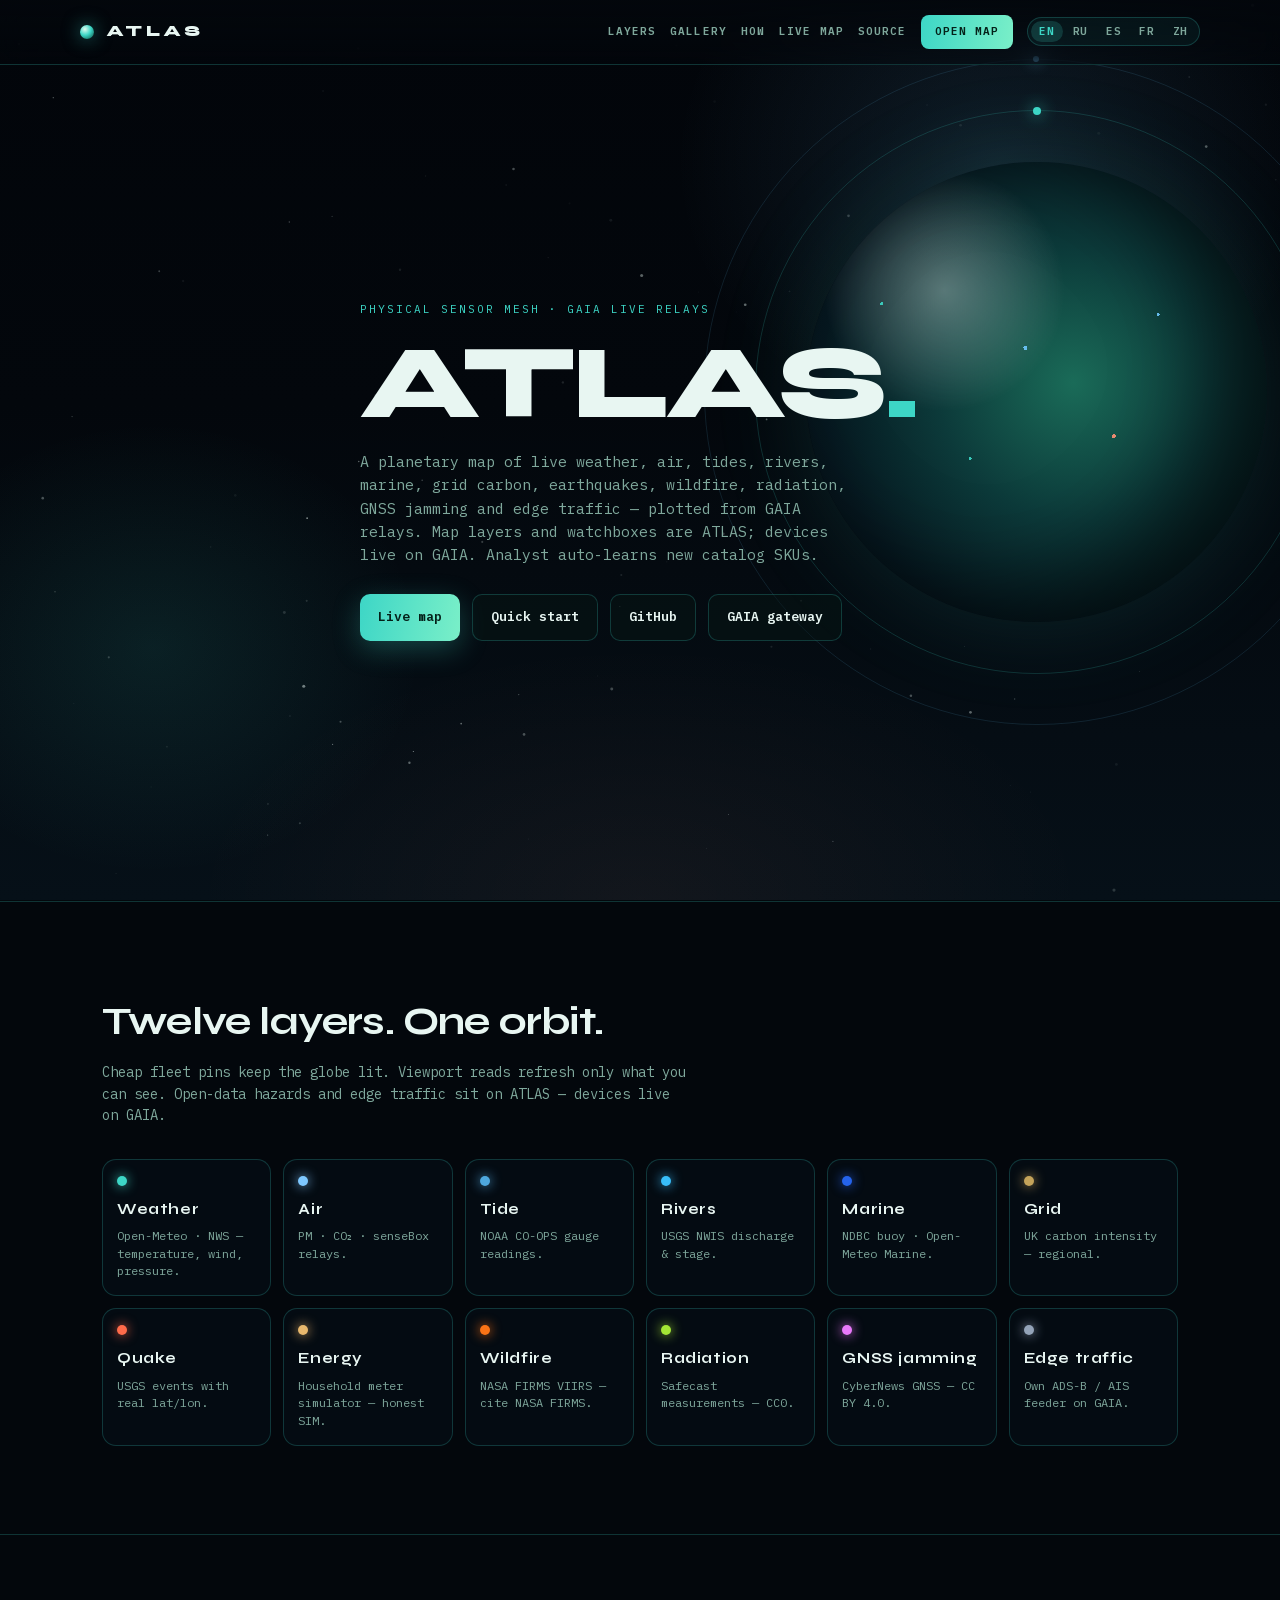
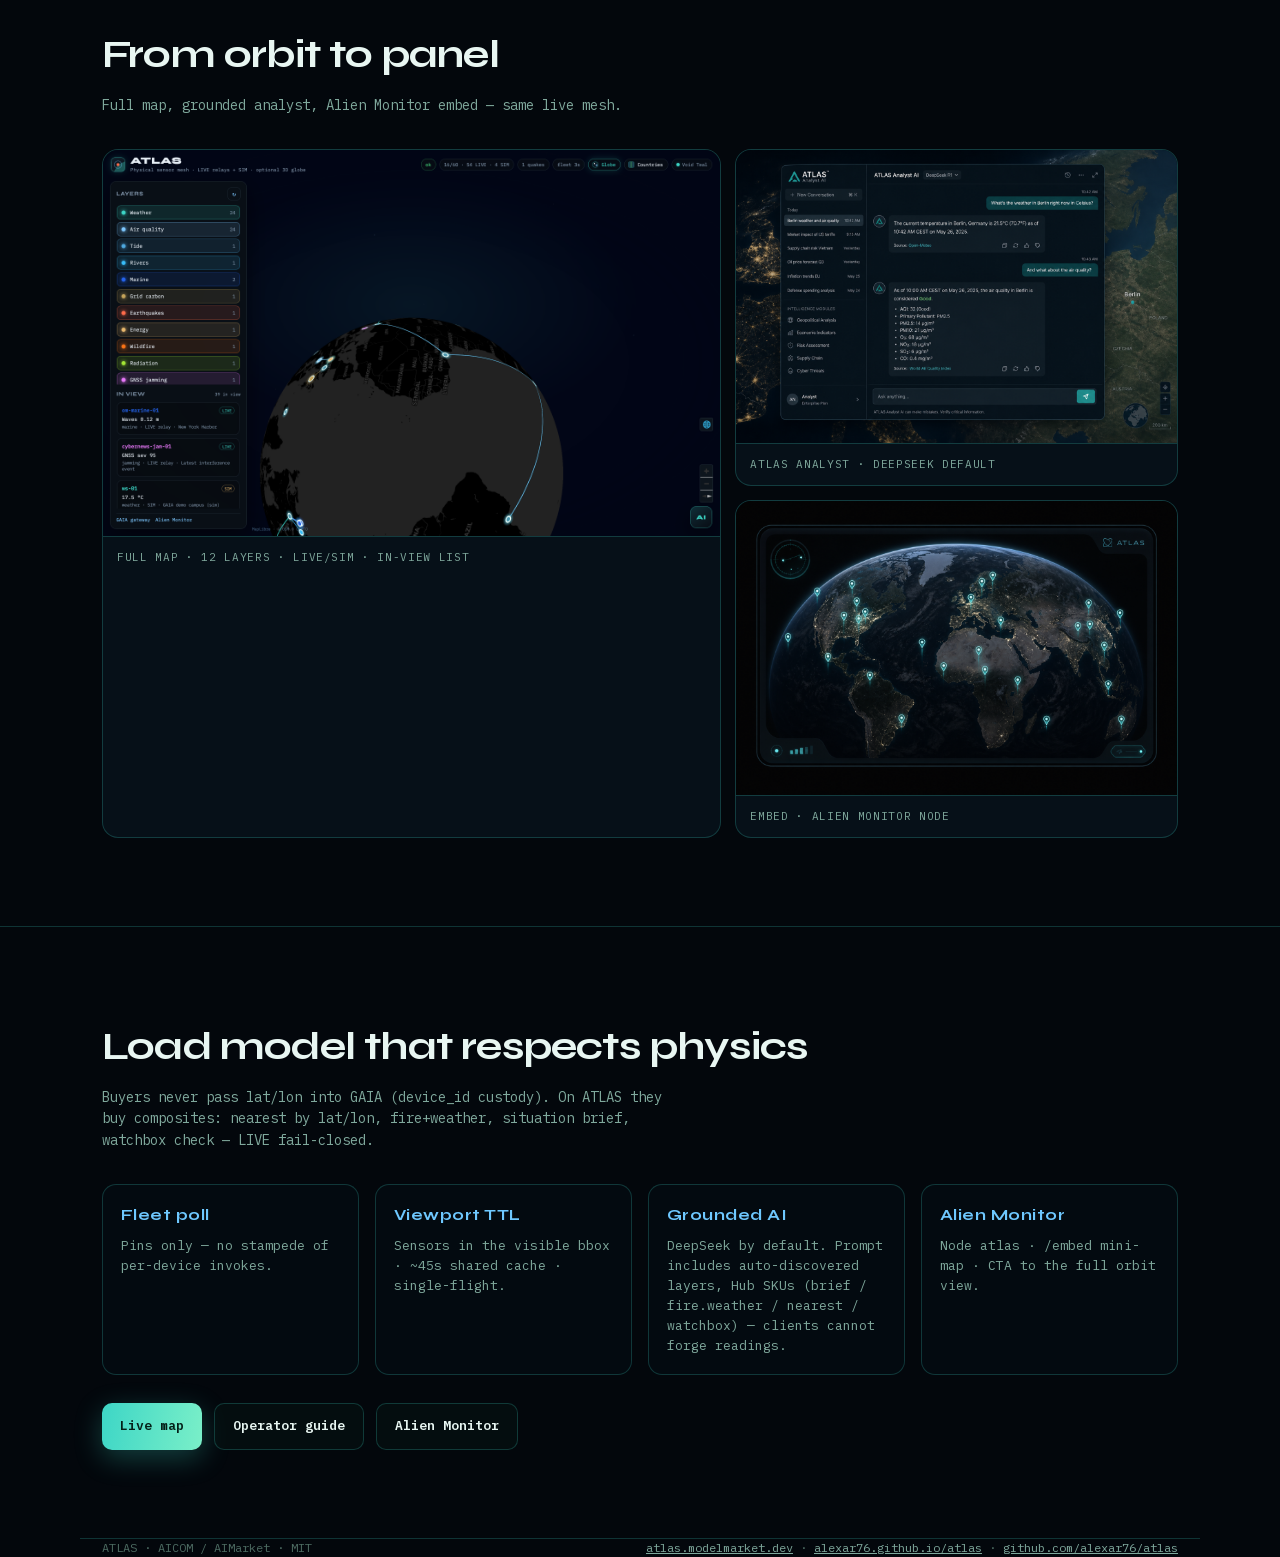
==== commit 123a4bad: "chore(satellite): sync atlas from aicom monorepo Auto-generated by scripts/mirror_satellites.sh" ====
--- a/docs/landing/index.html
+++ b/docs/landing/index.html
@@ -11,9 +11,7 @@
 <meta property="og:url" content="https://alexar76.github.io/atlas/" />
 <meta property="og:image" content="https://alexar76.github.io/atlas/assets/hero-orbit.png" />
 <link rel="icon" href="data:image/svg+xml,%3Csvg xmlns='http://www.w3.org/2000/svg' viewBox='0 0 32 32'%3E%3Ccircle cx='16' cy='16' r='14' fill='%2303070c'/%3E%3Ccircle cx='16' cy='16' r='9' fill='none' stroke='%233dd6c6' stroke-width='1.5'/%3E%3Ccircle cx='22' cy='11' r='2' fill='%233dd6c6'/%3E%3C/svg%3E" />
-<link rel="preconnect" href="https://fonts.googleapis.com" />
-<link rel="preconnect" href="https://fonts.gstatic.com" crossorigin />
-<link href="https://fonts.googleapis.com/css2?family=Syne:wght@600;700;800&family=IBM+Plex+Mono:wght@400;500;600&display=swap" rel="stylesheet" />
+<link href="fonts/fonts.css" rel="stylesheet" />
 <style>
   :root {
     --void: #03070c;
@@ -395,7 +393,7 @@
         <div class="ctas" style="margin-top:28px">
           <a class="btn btn-primary" href="https://atlas.modelmarket.dev/" data-i18n="cta_live">Live map</a>
           <a class="btn btn-ghost" href="https://github.com/alexar76/atlas/blob/main/docs/GUIDE.md" data-i18n="cta_guide">Operator guide</a>
-          <a class="btn btn-ghost" href="https://magic-ai-factory.com/monitor/" data-i18n="cta_monitor">Alien Monitor</a>
+          <a class="btn btn-ghost" href="https://monitor.modelmarket.dev/" data-i18n="cta_monitor">Alien Monitor</a>
         </div>
       </div>
     </section>
--- a/docs/landing/fonts/fonts.css
+++ b/docs/landing/fonts/fonts.css
@@ -0,0 +1,220 @@
+/* Mirrored from Google Fonts by scripts/selfhost_google_fonts.py — do not
+   hand-edit. Faces and unicode-range are Google's, verbatim; only the src
+   URLs are local, so no visitor's address reaches a third party for a font. */
+/* source: https://fonts.googleapis.com/css2?family=Syne:wght@600;700;800&family=IBM+Plex+Mono:wght@400;500;600&display=swap */
+/* cyrillic-ext */
+@font-face {
+  font-family: 'IBM Plex Mono';
+  font-style: normal;
+  font-weight: 400;
+  font-display: swap;
+  src: url(ibmplexmono--F63fjptAgt5VM-kVkqdyU8n1iIq131nj-otFQ.woff2) format('woff2');
+  unicode-range: U+0460-052F, U+1C80-1C8A, U+20B4, U+2DE0-2DFF, U+A640-A69F, U+FE2E-FE2F;
+}
+/* cyrillic */
+@font-face {
+  font-family: 'IBM Plex Mono';
+  font-style: normal;
+  font-weight: 400;
+  font-display: swap;
+  src: url(ibmplexmono--F63fjptAgt5VM-kVkqdyU8n1isq131nj-otFQ.woff2) format('woff2');
+  unicode-range: U+0301, U+0400-045F, U+0490-0491, U+04B0-04B1, U+2116;
+}
+/* vietnamese */
+@font-face {
+  font-family: 'IBM Plex Mono';
+  font-style: normal;
+  font-weight: 400;
+  font-display: swap;
+  src: url(ibmplexmono--F63fjptAgt5VM-kVkqdyU8n1iAq131nj-otFQ.woff2) format('woff2');
+  unicode-range: U+0102-0103, U+0110-0111, U+0128-0129, U+0168-0169, U+01A0-01A1, U+01AF-01B0, U+0300-0301, U+0303-0304, U+0308-0309, U+0323, U+0329, U+1EA0-1EF9, U+20AB;
+}
+/* latin-ext */
+@font-face {
+  font-family: 'IBM Plex Mono';
+  font-style: normal;
+  font-weight: 400;
+  font-display: swap;
+  src: url(ibmplexmono--F63fjptAgt5VM-kVkqdyU8n1iEq131nj-otFQ.woff2) format('woff2');
+  unicode-range: U+0100-02BA, U+02BD-02C5, U+02C7-02CC, U+02CE-02D7, U+02DD-02FF, U+0304, U+0308, U+0329, U+1D00-1DBF, U+1E00-1E9F, U+1EF2-1EFF, U+2020, U+20A0-20AB, U+20AD-20C0, U+2113, U+2C60-2C7F, U+A720-A7FF;
+}
+/* latin */
+@font-face {
+  font-family: 'IBM Plex Mono';
+  font-style: normal;
+  font-weight: 400;
+  font-display: swap;
+  src: url(ibmplexmono--F63fjptAgt5VM-kVkqdyU8n1i8q131nj-o.woff2) format('woff2');
+  unicode-range: U+0000-00FF, U+0131, U+0152-0153, U+02BB-02BC, U+02C6, U+02DA, U+02DC, U+0304, U+0308, U+0329, U+2000-206F, U+20AC, U+2122, U+2191, U+2193, U+2212, U+2215, U+FEFF, U+FFFD;
+}
+/* cyrillic-ext */
+@font-face {
+  font-family: 'IBM Plex Mono';
+  font-style: normal;
+  font-weight: 500;
+  font-display: swap;
+  src: url(ibmplexmono--F6qfjptAgt5VM-kVkqdyU8n3twJwl1FgsAXHNlYzg.woff2) format('woff2');
+  unicode-range: U+0460-052F, U+1C80-1C8A, U+20B4, U+2DE0-2DFF, U+A640-A69F, U+FE2E-FE2F;
+}
+/* cyrillic */
+@font-face {
+  font-family: 'IBM Plex Mono';
+  font-style: normal;
+  font-weight: 500;
+  font-display: swap;
+  src: url(ibmplexmono--F6qfjptAgt5VM-kVkqdyU8n3twJwlRFgsAXHNlYzg.woff2) format('woff2');
+  unicode-range: U+0301, U+0400-045F, U+0490-0491, U+04B0-04B1, U+2116;
+}
+/* vietnamese */
+@font-face {
+  font-family: 'IBM Plex Mono';
+  font-style: normal;
+  font-weight: 500;
+  font-display: swap;
+  src: url(ibmplexmono--F6qfjptAgt5VM-kVkqdyU8n3twJwl9FgsAXHNlYzg.woff2) format('woff2');
+  unicode-range: U+0102-0103, U+0110-0111, U+0128-0129, U+0168-0169, U+01A0-01A1, U+01AF-01B0, U+0300-0301, U+0303-0304, U+0308-0309, U+0323, U+0329, U+1EA0-1EF9, U+20AB;
+}
+/* latin-ext */
+@font-face {
+  font-family: 'IBM Plex Mono';
+  font-style: normal;
+  font-weight: 500;
+  font-display: swap;
+  src: url(ibmplexmono--F6qfjptAgt5VM-kVkqdyU8n3twJwl5FgsAXHNlYzg.woff2) format('woff2');
+  unicode-range: U+0100-02BA, U+02BD-02C5, U+02C7-02CC, U+02CE-02D7, U+02DD-02FF, U+0304, U+0308, U+0329, U+1D00-1DBF, U+1E00-1E9F, U+1EF2-1EFF, U+2020, U+20A0-20AB, U+20AD-20C0, U+2113, U+2C60-2C7F, U+A720-A7FF;
+}
+/* latin */
+@font-face {
+  font-family: 'IBM Plex Mono';
+  font-style: normal;
+  font-weight: 500;
+  font-display: swap;
+  src: url(ibmplexmono--F6qfjptAgt5VM-kVkqdyU8n3twJwlBFgsAXHNk.woff2) format('woff2');
+  unicode-range: U+0000-00FF, U+0131, U+0152-0153, U+02BB-02BC, U+02C6, U+02DA, U+02DC, U+0304, U+0308, U+0329, U+2000-206F, U+20AC, U+2122, U+2191, U+2193, U+2212, U+2215, U+FEFF, U+FFFD;
+}
+/* cyrillic-ext */
+@font-face {
+  font-family: 'IBM Plex Mono';
+  font-style: normal;
+  font-weight: 600;
+  font-display: swap;
+  src: url(ibmplexmono--F6qfjptAgt5VM-kVkqdyU8n3vAOwl1FgsAXHNlYzg.woff2) format('woff2');
+  unicode-range: U+0460-052F, U+1C80-1C8A, U+20B4, U+2DE0-2DFF, U+A640-A69F, U+FE2E-FE2F;
+}
+/* cyrillic */
+@font-face {
+  font-family: 'IBM Plex Mono';
+  font-style: normal;
+  font-weight: 600;
+  font-display: swap;
+  src: url(ibmplexmono--F6qfjptAgt5VM-kVkqdyU8n3vAOwlRFgsAXHNlYzg.woff2) format('woff2');
+  unicode-range: U+0301, U+0400-045F, U+0490-0491, U+04B0-04B1, U+2116;
+}
+/* vietnamese */
+@font-face {
+  font-family: 'IBM Plex Mono';
+  font-style: normal;
+  font-weight: 600;
+  font-display: swap;
+  src: url(ibmplexmono--F6qfjptAgt5VM-kVkqdyU8n3vAOwl9FgsAXHNlYzg.woff2) format('woff2');
+  unicode-range: U+0102-0103, U+0110-0111, U+0128-0129, U+0168-0169, U+01A0-01A1, U+01AF-01B0, U+0300-0301, U+0303-0304, U+0308-0309, U+0323, U+0329, U+1EA0-1EF9, U+20AB;
+}
+/* latin-ext */
+@font-face {
+  font-family: 'IBM Plex Mono';
+  font-style: normal;
+  font-weight: 600;
+  font-display: swap;
+  src: url(ibmplexmono--F6qfjptAgt5VM-kVkqdyU8n3vAOwl5FgsAXHNlYzg.woff2) format('woff2');
+  unicode-range: U+0100-02BA, U+02BD-02C5, U+02C7-02CC, U+02CE-02D7, U+02DD-02FF, U+0304, U+0308, U+0329, U+1D00-1DBF, U+1E00-1E9F, U+1EF2-1EFF, U+2020, U+20A0-20AB, U+20AD-20C0, U+2113, U+2C60-2C7F, U+A720-A7FF;
+}
+/* latin */
+@font-face {
+  font-family: 'IBM Plex Mono';
+  font-style: normal;
+  font-weight: 600;
+  font-display: swap;
+  src: url(ibmplexmono--F6qfjptAgt5VM-kVkqdyU8n3vAOwlBFgsAXHNk.woff2) format('woff2');
+  unicode-range: U+0000-00FF, U+0131, U+0152-0153, U+02BB-02BC, U+02C6, U+02DA, U+02DC, U+0304, U+0308, U+0329, U+2000-206F, U+20AC, U+2122, U+2191, U+2193, U+2212, U+2215, U+FEFF, U+FFFD;
+}
+/* greek */
+@font-face {
+  font-family: 'Syne';
+  font-style: normal;
+  font-weight: 600;
+  font-display: swap;
+  src: url(syne-8vIH7w4qzmVxm2NL9G78HEZnMg.woff2) format('woff2');
+  unicode-range: U+0370-0377, U+037A-037F, U+0384-038A, U+038C, U+038E-03A1, U+03A3-03FF;
+}
+/* latin-ext */
+@font-face {
+  font-family: 'Syne';
+  font-style: normal;
+  font-weight: 600;
+  font-display: swap;
+  src: url(syne-8vIH7w4qzmVxm25L9G78HEZnMg.woff2) format('woff2');
+  unicode-range: U+0100-02BA, U+02BD-02C5, U+02C7-02CC, U+02CE-02D7, U+02DD-02FF, U+0304, U+0308, U+0329, U+1D00-1DBF, U+1E00-1E9F, U+1EF2-1EFF, U+2020, U+20A0-20AB, U+20AD-20C0, U+2113, U+2C60-2C7F, U+A720-A7FF;
+}
+/* latin */
+@font-face {
+  font-family: 'Syne';
+  font-style: normal;
+  font-weight: 600;
+  font-display: swap;
+  src: url(syne-8vIH7w4qzmVxm2BL9G78HEY.woff2) format('woff2');
+  unicode-range: U+0000-00FF, U+0131, U+0152-0153, U+02BB-02BC, U+02C6, U+02DA, U+02DC, U+0304, U+0308, U+0329, U+2000-206F, U+20AC, U+2122, U+2191, U+2193, U+2212, U+2215, U+FEFF, U+FFFD;
+}
+/* greek */
+@font-face {
+  font-family: 'Syne';
+  font-style: normal;
+  font-weight: 700;
+  font-display: swap;
+  src: url(syne-8vIH7w4qzmVxm2NL9G78HEZnMg.woff2) format('woff2');
+  unicode-range: U+0370-0377, U+037A-037F, U+0384-038A, U+038C, U+038E-03A1, U+03A3-03FF;
+}
+/* latin-ext */
+@font-face {
+  font-family: 'Syne';
+  font-style: normal;
+  font-weight: 700;
+  font-display: swap;
+  src: url(syne-8vIH7w4qzmVxm25L9G78HEZnMg.woff2) format('woff2');
+  unicode-range: U+0100-02BA, U+02BD-02C5, U+02C7-02CC, U+02CE-02D7, U+02DD-02FF, U+0304, U+0308, U+0329, U+1D00-1DBF, U+1E00-1E9F, U+1EF2-1EFF, U+2020, U+20A0-20AB, U+20AD-20C0, U+2113, U+2C60-2C7F, U+A720-A7FF;
+}
+/* latin */
+@font-face {
+  font-family: 'Syne';
+  font-style: normal;
+  font-weight: 700;
+  font-display: swap;
+  src: url(syne-8vIH7w4qzmVxm2BL9G78HEY.woff2) format('woff2');
+  unicode-range: U+0000-00FF, U+0131, U+0152-0153, U+02BB-02BC, U+02C6, U+02DA, U+02DC, U+0304, U+0308, U+0329, U+2000-206F, U+20AC, U+2122, U+2191, U+2193, U+2212, U+2215, U+FEFF, U+FFFD;
+}
+/* greek */
+@font-face {
+  font-family: 'Syne';
+  font-style: normal;
+  font-weight: 800;
+  font-display: swap;
+  src: url(syne-8vIH7w4qzmVxm2NL9G78HEZnMg.woff2) format('woff2');
+  unicode-range: U+0370-0377, U+037A-037F, U+0384-038A, U+038C, U+038E-03A1, U+03A3-03FF;
+}
+/* latin-ext */
+@font-face {
+  font-family: 'Syne';
+  font-style: normal;
+  font-weight: 800;
+  font-display: swap;
+  src: url(syne-8vIH7w4qzmVxm25L9G78HEZnMg.woff2) format('woff2');
+  unicode-range: U+0100-02BA, U+02BD-02C5, U+02C7-02CC, U+02CE-02D7, U+02DD-02FF, U+0304, U+0308, U+0329, U+1D00-1DBF, U+1E00-1E9F, U+1EF2-1EFF, U+2020, U+20A0-20AB, U+20AD-20C0, U+2113, U+2C60-2C7F, U+A720-A7FF;
+}
+/* latin */
+@font-face {
+  font-family: 'Syne';
+  font-style: normal;
+  font-weight: 800;
+  font-display: swap;
+  src: url(syne-8vIH7w4qzmVxm2BL9G78HEY.woff2) format('woff2');
+  unicode-range: U+0000-00FF, U+0131, U+0152-0153, U+02BB-02BC, U+02C6, U+02DA, U+02DC, U+0304, U+0308, U+0329, U+2000-206F, U+20AC, U+2122, U+2191, U+2193, U+2212, U+2215, U+FEFF, U+FFFD;
+}
